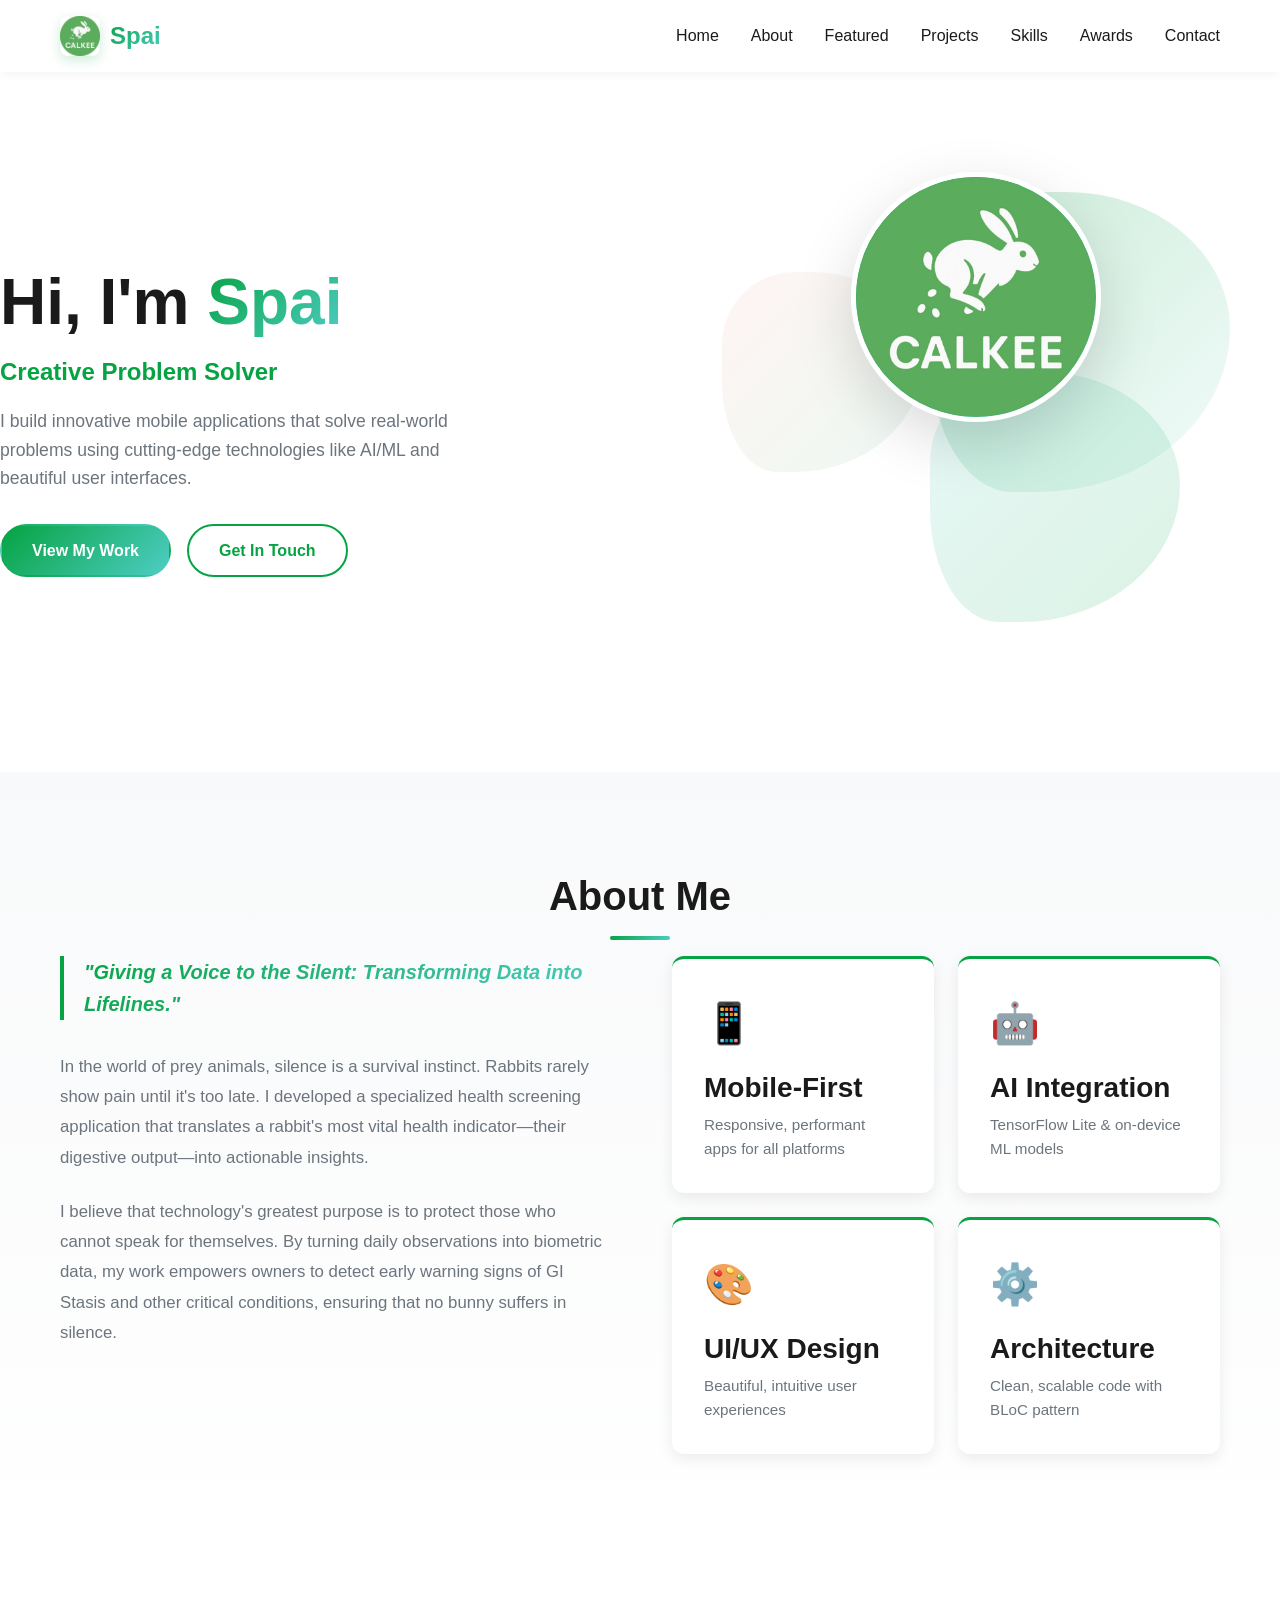
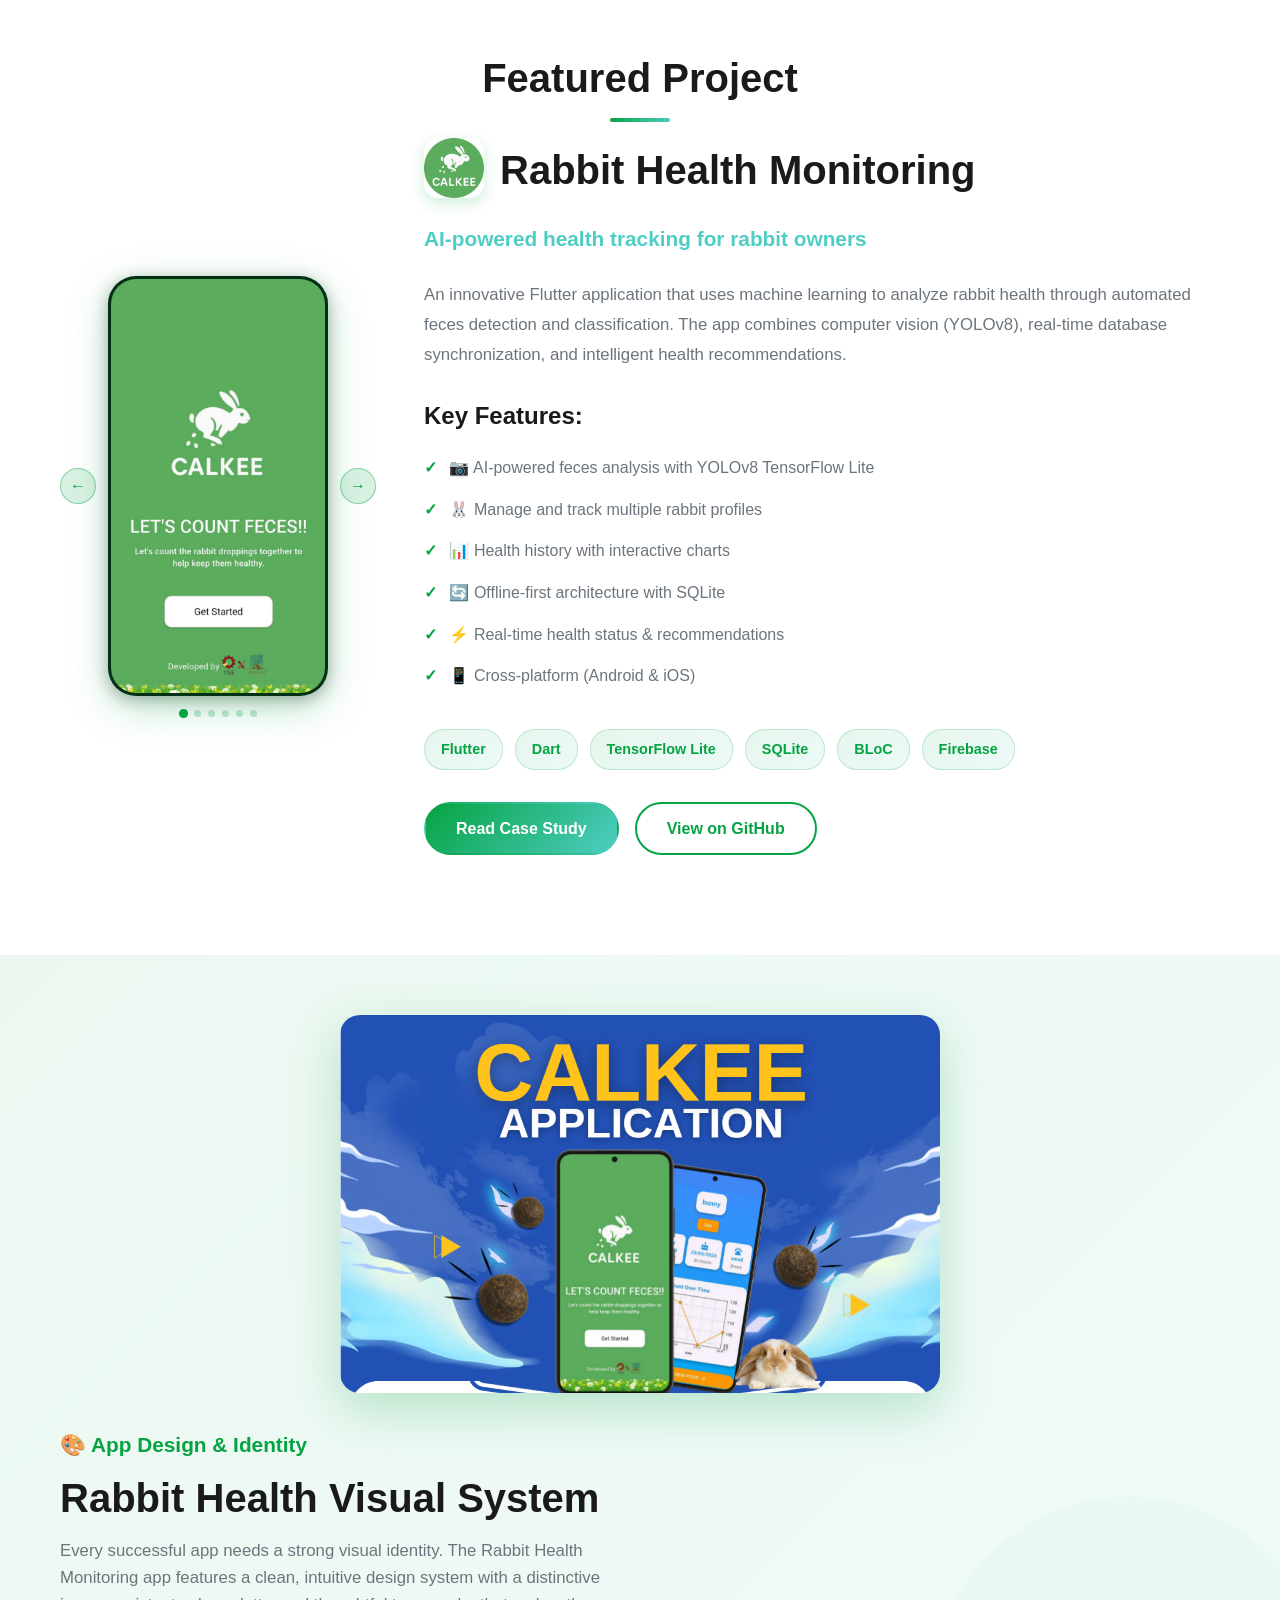
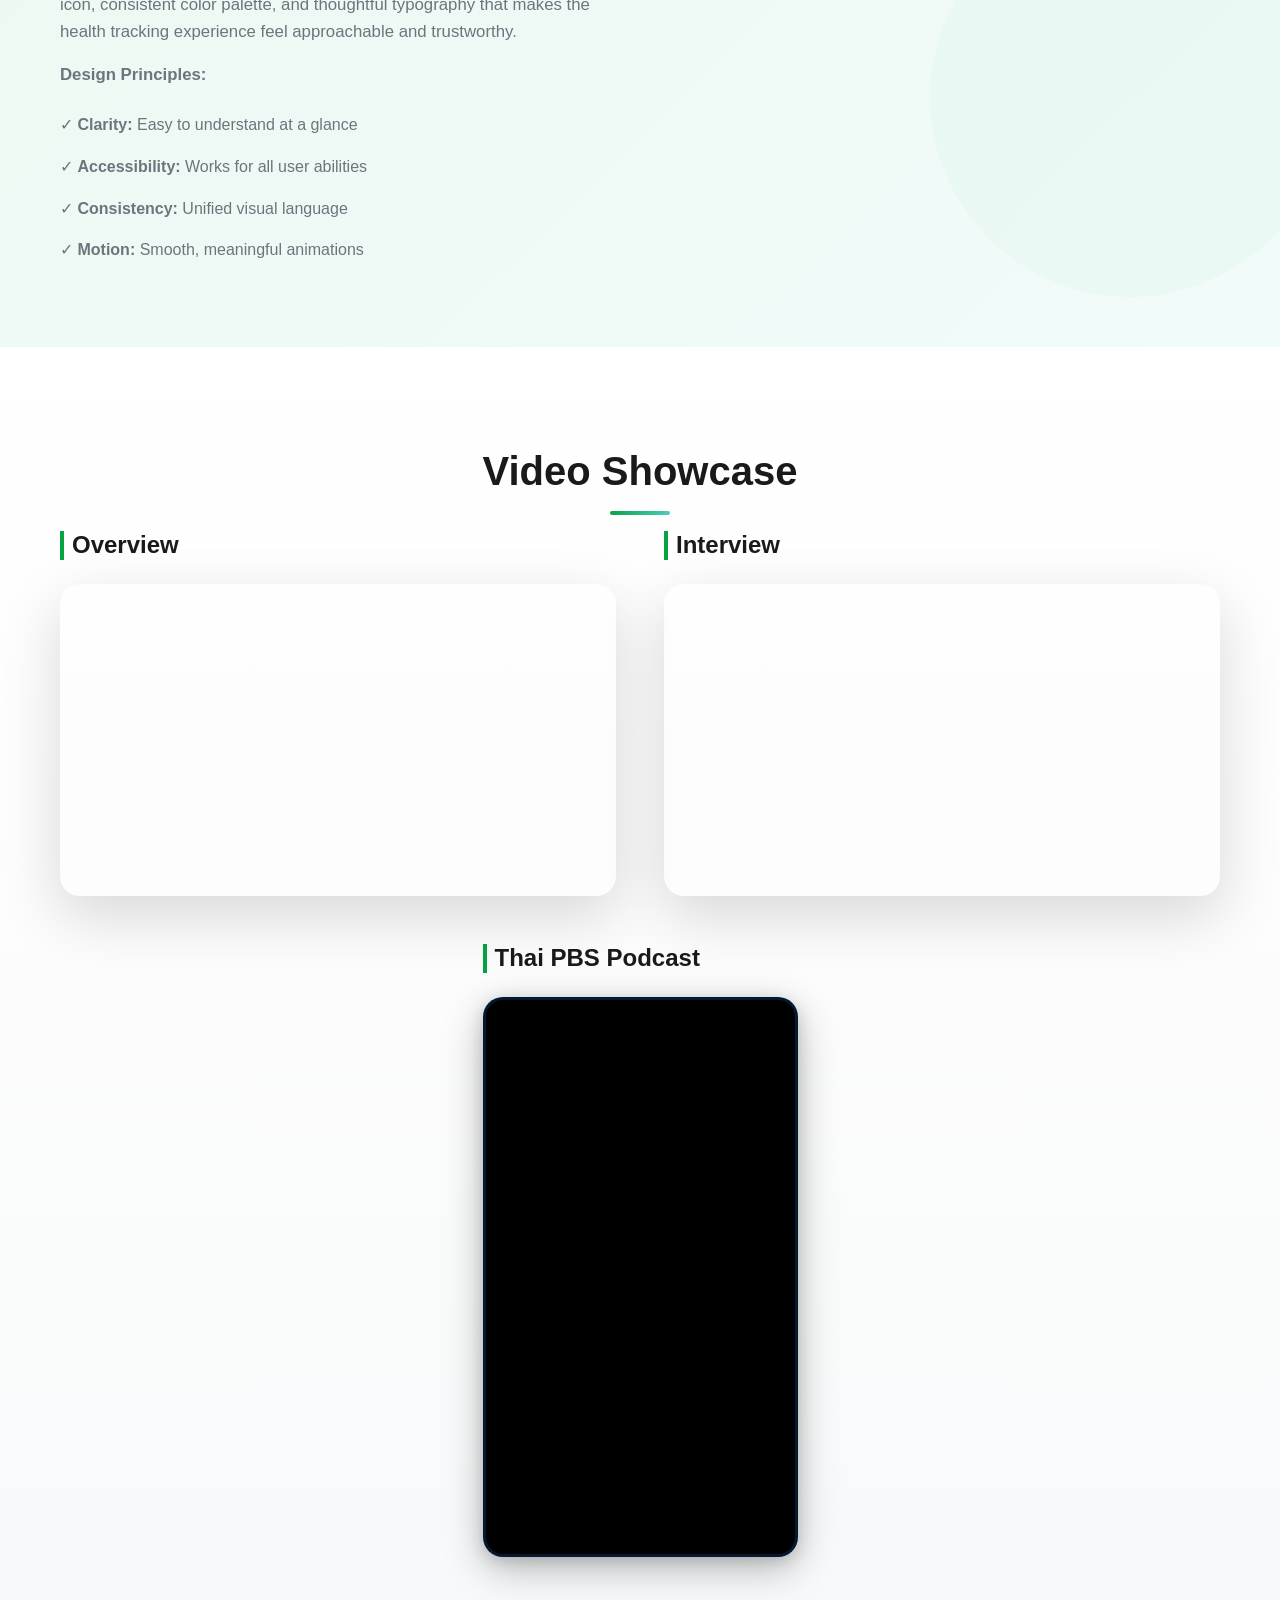
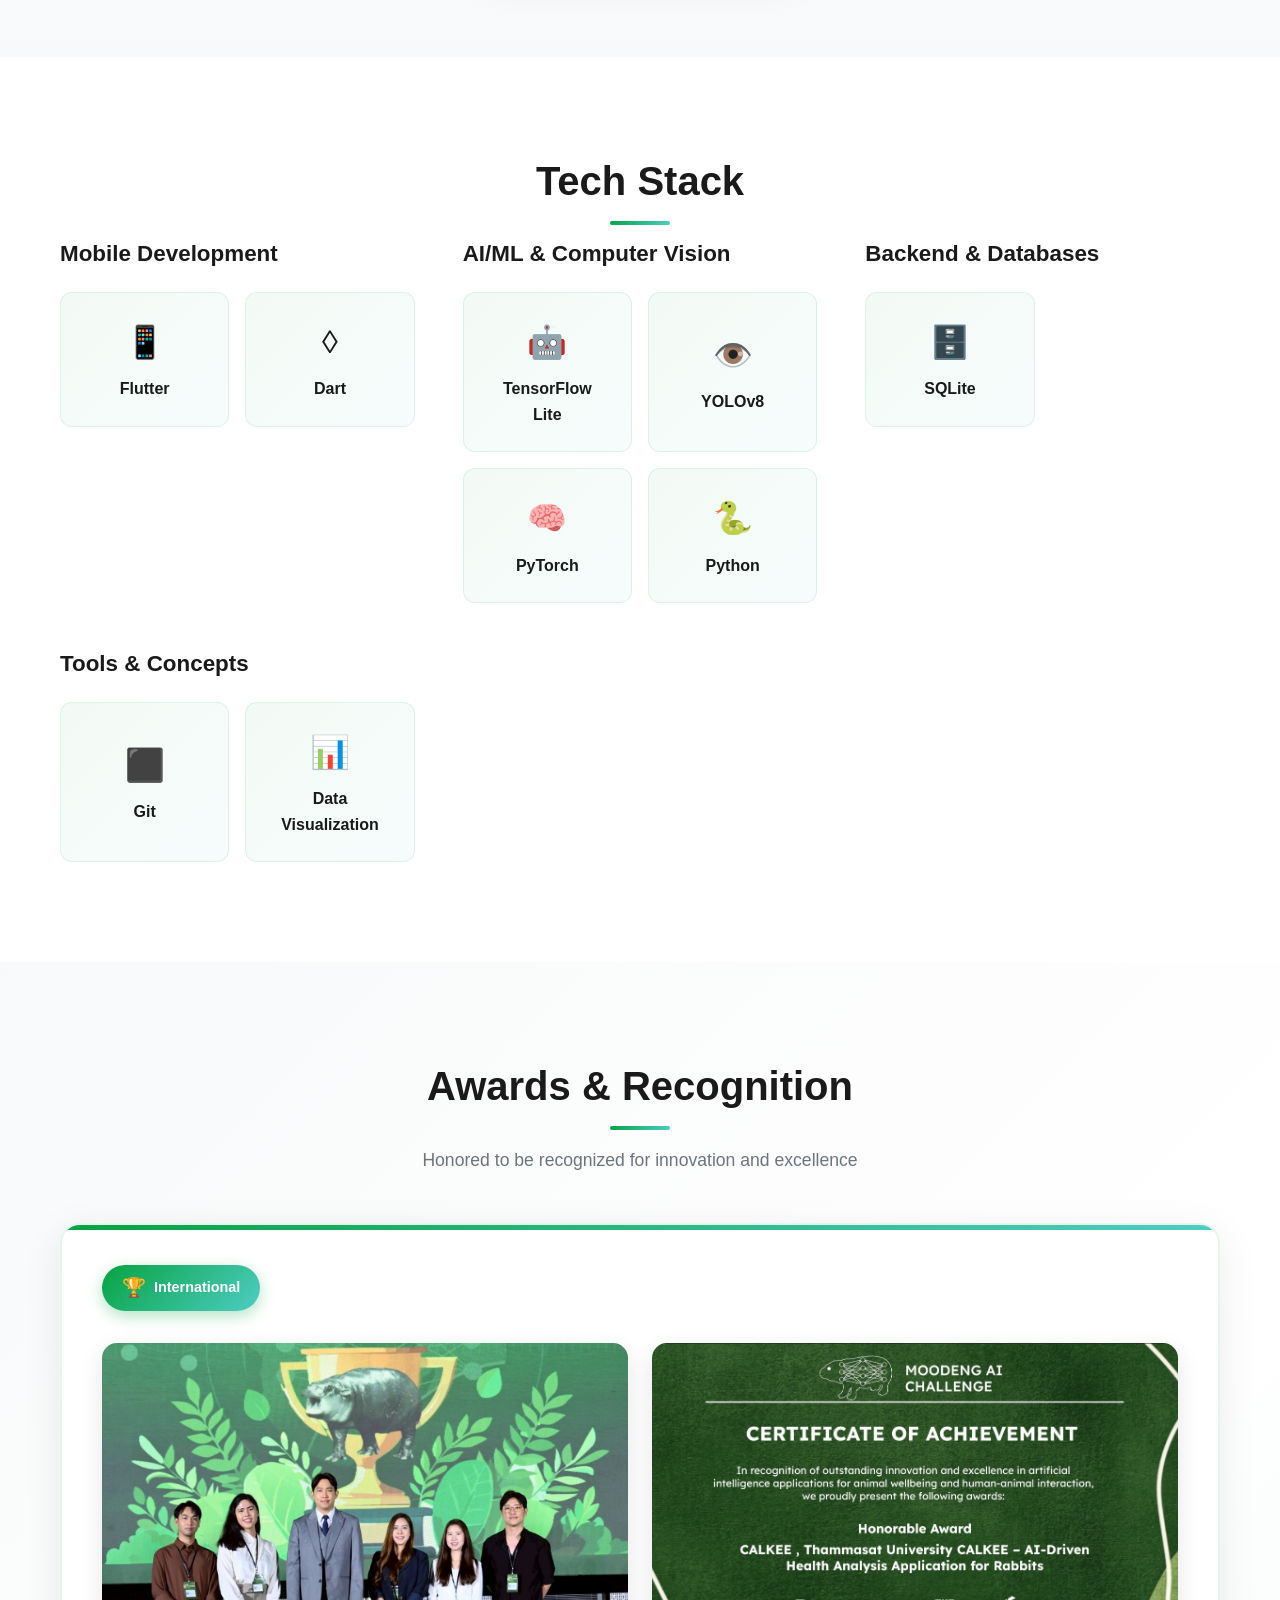
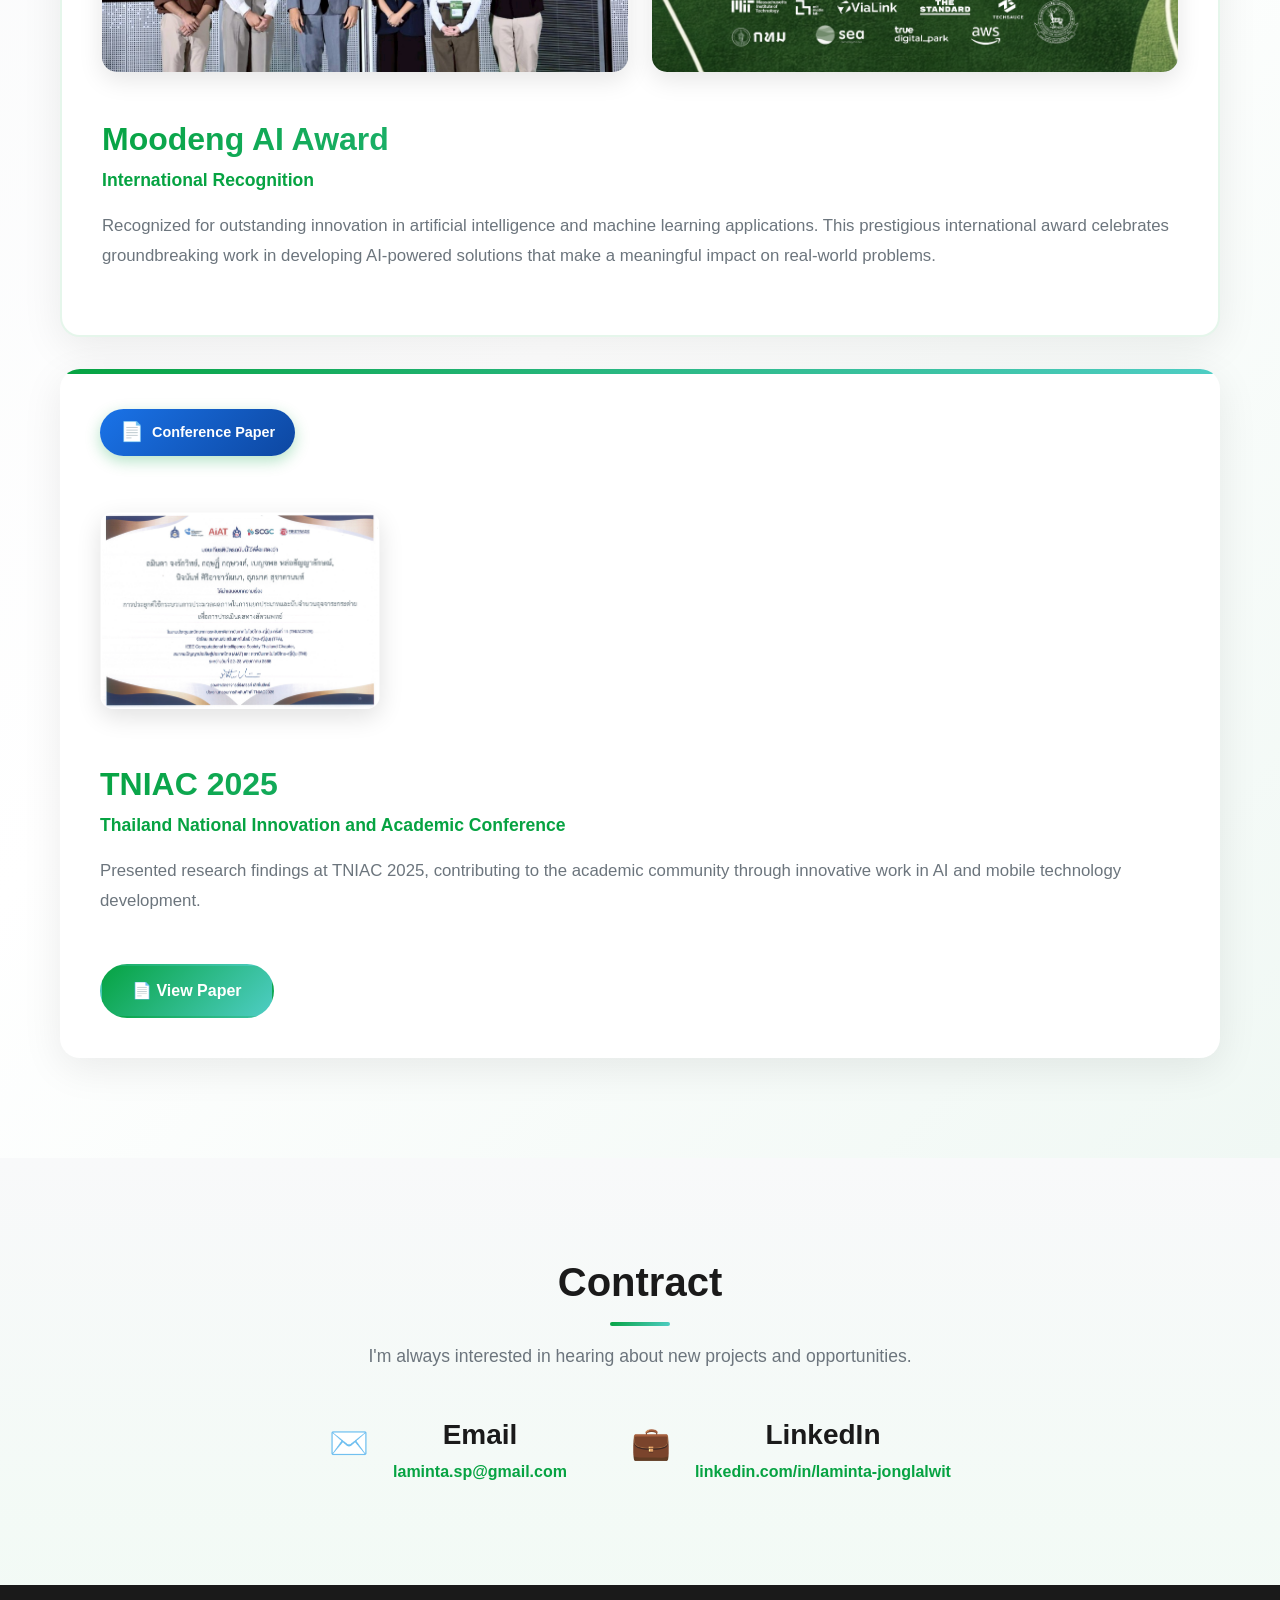
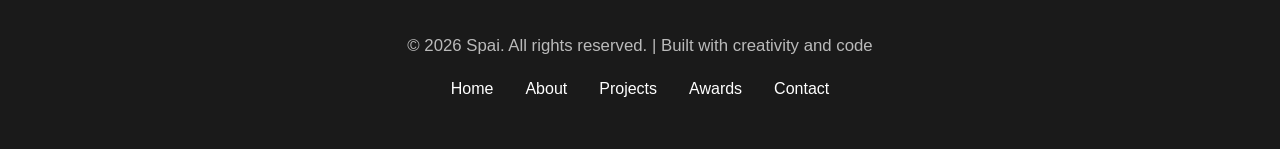
==== index.html @ 6dfec1d2 "Initial commit: Flutter developer portfolio" ====
<!DOCTYPE html>
<html lang="en">
<head>
    <meta charset="UTF-8">
    <meta name="viewport" content="width=device-width, initial-scale=1.0">
    <meta name="description" content="Flutter Developer | Mobile Apps | AI/ML Integration | Creative Problem Solver">
    <meta name="keywords" content="Flutter, Dart, Mobile Development, AI, Machine Learning, Portfolio">
    <meta name="author" content="Spai">
    <title>Spai - Flutter Developer Portfolio</title>
    <link rel="stylesheet" href="css/styles.css">
    <style>
        /* ── Featured Project: Phone-sized carousel ── */
        .featured-project {
            display: flex;
            align-items: center;
            gap: 3rem;
            flex-wrap: wrap;
        }
        .carousel-wrapper {
            flex: 0 0 auto;
            display: flex;
            flex-direction: column;
            align-items: center;
            gap: 14px;
        }
        .carousel-phone-frame {
            display: flex;
            align-items: center;
            gap: 12px;
        }
        /* Phone-screen sized container */
        .carousel {
            width: 220px;
            height: 420px;
            border-radius: 28px;
            overflow: hidden;
            box-shadow: 0 12px 40px rgba(6,163,66,0.25), 0 4px 16px rgba(0,0,0,0.3);
            border: 3px solid rgba(6,163,66,0.3);
            background: #000;
            cursor: grab;
            user-select: none;
        }
        .carousel:active { cursor: grabbing; }
        .carousel-track {
            display: flex;
            width: 100%;
            height: 100%;
            transition: transform 0.4s cubic-bezier(.4,0,.2,1);
        }
        .carousel-slide {
            min-width: 100%;
            height: 100%;
            display: flex;
            align-items: center;
            justify-content: center;
        }
        .carousel-slide img {
            width: 100%;
            height: 100%;
            object-fit: cover;
            object-position: top;
            display: block;
        }
        .carousel-btn {
            background: rgba(6,163,66,0.15);
            border: 1.5px solid rgba(6,163,66,0.4);
            color: #06a342;
            width: 36px;
            height: 36px;
            border-radius: 50%;
            font-size: 16px;
            cursor: pointer;
            display: flex;
            align-items: center;
            justify-content: center;
            transition: background .2s, transform .15s;
            flex-shrink: 0;
        }
        .carousel-btn:hover {
            background: rgba(6,163,66,0.35);
            transform: scale(1.1);
        }
        .carousel-dots {
            display: flex;
            gap: 7px;
        }
        .dot {
            width: 7px;
            height: 7px;
            border-radius: 50%;
            background: rgba(6,163,66,0.25);
            cursor: pointer;
            transition: background .25s, transform .25s;
        }
        .dot.active {
            background: #06a342;
            transform: scale(1.3);
        }
        .project-details {
            flex: 1;
            min-width: 260px;
        }
        @media (max-width: 768px) {
            .featured-project { flex-direction: column; align-items: center; }
            .project-details { width: 100%; }
        }
    </style>
    <link rel="icon" type="image/svg+xml" href="data:image/svg+xml,<svg xmlns='http://www.w3.org/2000/svg' viewBox='0 0 100 100'><text y='75' font-size='75' fill='%2306a342'>S</text></svg>">
</head>
<body>
    <!-- Navigation Bar -->
    <nav class="navbar">
        <div class="container">
            <div class="nav-brand">
                <img src="images/app-icon.png" alt="Spai Logo" class="logo-img">
                <span class="brand-text">Spai</span>
            </div>
            <button class="nav-toggle" id="navToggle">
                <span></span>
                <span></span>
                <span></span>
            </button>
            <ul class="nav-menu" id="navMenu">
                <li><a href="#home">Home</a></li>
                <li><a href="#about">About</a></li>
                <li><a href="#featured">Featured</a></li>
                <li><a href="#projects">Projects</a></li>
                <li><a href="#skills">Skills</a></li>
                <li><a href="#awards">Awards</a></li>
                <li><a href="#contact">Contact</a></li>
            </ul>
        </div>
    </nav>

    <!-- Hero Section -->
    <section id="home" class="hero">
        <div class="hero-content">
            <div class="hero-text">
                <h1 class="hero-title">Hi, I'm <span class="gradient-text">Spai</span></h1>
                <p class="hero-subtitle">Creative Problem Solver</p>
                <p class="hero-description">
                    I build innovative mobile applications that solve real-world problems using cutting-edge technologies like AI/ML and beautiful user interfaces.
                </p>
                <div class="hero-cta">
                    <a href="#featured" class="btn btn-primary">View My Work</a>
                    <a href="#contact" class="btn btn-secondary">Get In Touch</a>
                </div>
            </div>
            <div class="hero-visual">
                <div class="gradient-blob blob-1"></div>
                <div class="gradient-blob blob-2"></div>
                <div class="gradient-blob blob-3"></div>
                <div class="avatar">
                    <img src="images/app-icon.png" alt="Spai - Flutter Developer">
                </div>
            </div>
        </div>
    </section>

    <!-- About Section -->
    <section id="about" class="about">
        <div class="container">
            <h2 class="section-title">About Me</h2>
            <div class="about-content">
                <div class="about-text">
                    <p class="about-quote">
                        "Giving a Voice to the Silent: Transforming Data into Lifelines."
                    </p>
                    <p>
                        In the world of prey animals, silence is a survival instinct. Rabbits rarely show pain until it's too late. 
                        I developed a specialized health screening application that translates a rabbit's most vital health indicator—their 
                        digestive output—into actionable insights.
                    </p>
                    <p>
                        I believe that technology's greatest purpose is to protect those who cannot speak for themselves. By turning daily 
                        observations into biometric data, my work empowers owners to detect early warning signs of GI Stasis and other 
                        critical conditions, ensuring that no bunny suffers in silence.
                    </p>
                </div>
                <div class="about-highlights">
                    <div class="highlight-card">
                        <div class="highlight-icon">📱</div>
                        <h3>Mobile-First</h3>
                        <p>Responsive, performant apps for all platforms</p>
                    </div>
                    <div class="highlight-card">
                        <div class="highlight-icon">🤖</div>
                        <h3>AI Integration</h3>
                        <p>TensorFlow Lite & on-device ML models</p>
                    </div>
                    <div class="highlight-card">
                        <div class="highlight-icon">🎨</div>
                        <h3>UI/UX Design</h3>
                        <p>Beautiful, intuitive user experiences</p>
                    </div>
                    <div class="highlight-card">
                        <div class="highlight-icon">⚙️</div>
                        <h3>Architecture</h3>
                        <p>Clean, scalable code with BLoC pattern</p>
                    </div>
                </div>
            </div>
        </div>
    </section>

    <!-- Featured Project -->
    <section id="featured" class="featured">
        <div class="container">
            <h2 class="section-title">Featured Project</h2>
            <div class="featured-project">
                <div class="carousel-wrapper">
                    <div class="carousel-phone-frame">
                        <button class="carousel-btn carousel-btn-left" id="carouselPrev" aria-label="Previous slide">&#8592;</button>
                        <div class="carousel" id="carouselContainer">
                            <div class="carousel-track" id="carouselTrack">
                                <div class="carousel-slide"><img src="images/slide1.png" alt="CALKEE Welcome"></div>
                                <div class="carousel-slide"><img src="images/slide2.png" alt="Terms and Conditions"></div>
                                <div class="carousel-slide"><img src="images/slide3.png" alt="Rabbit List"></div>
                                <div class="carousel-slide"><img src="images/slide4.png" alt="Add Rabbit"></div>
                                <div class="carousel-slide"><img src="images/slide5.png" alt="Poop Tips"></div>
                                <div class="carousel-slide"><img src="images/slide6.png" alt="Health History"></div>
                                <div class="carousel-slide"><img src="images/slide7.png" alt="Health History"></div>
                                <div class="carousel-slide"><img src="images/slide8.png" alt="Health History"></div>
                            </div>
                        </div>
                        <button class="carousel-btn carousel-btn-right" id="carouselNext" aria-label="Next slide">&#8594;</button>
                    </div>
                    <div class="carousel-dots" id="carouselDots">
                        <span class="dot active"></span>
                        <span class="dot"></span>
                        <span class="dot"></span>
                        <span class="dot"></span>
                        <span class="dot"></span>
                        <span class="dot"></span>
                    </div>
                </div>
                <div class="project-details">
                    <div style="display: flex; align-items: center; gap: 1rem; margin-bottom: 1.5rem;">
                        <img src="images/app-icon.png" alt="Rabbit Health App" style="width: 60px; height: 60px; border-radius: 14px; object-fit: cover; box-shadow: 0 5px 15px rgba(6, 163, 66, 0.2);">
                        <div>
                            
                            <h3 class="project-title" style="margin-bottom: 0; margin-top: 0.25rem;">Rabbit Health Monitoring</h3>
                        </div>
                    </div>
                    <p class="project-tagline">AI-powered health tracking for rabbit owners</p>
                    <p class="project-description">
                        An innovative Flutter application that uses machine learning to analyze rabbit health through 
                        automated feces detection and classification. The app combines computer vision (YOLOv8), real-time 
                        database synchronization, and intelligent health recommendations.
                    </p>
                    <div class="project-features">
                        <h4>Key Features:</h4>
                        <ul>
                            <li>📷 AI-powered feces analysis with YOLOv8 TensorFlow Lite</li>
                            <li>🐰 Manage and track multiple rabbit profiles</li>
                            <li>📊 Health history with interactive charts</li>
                            <li>🔄 Offline-first architecture with SQLite</li>
                            <li>⚡ Real-time health status & recommendations</li>
                            <li>📱 Cross-platform (Android & iOS)</li>
                        </ul>
                    </div>
                    <div class="project-tech">
                        <span class="tech-tag">Flutter</span>
                        <span class="tech-tag">Dart</span>
                        <span class="tech-tag">TensorFlow Lite</span>
                        <span class="tech-tag">SQLite</span>
                        <span class="tech-tag">BLoC</span>
                        <span class="tech-tag">Firebase</span>
                    </div>
                    <div class="project-links">
                        <a href="projects/rabbit-app/index.html" class="btn btn-primary">Read Case Study</a>
                        <a href="https://github.com/yourusername/rabbit_poop1_beforetranslate" target="_blank" class="btn btn-secondary">View on GitHub</a>
                    </div>
                </div>
            </div>
        </div>
    </section>

    <!-- App Assets Showcase -->
    <section class="app-showcase">
        <div class="container">
            <div class="app-showcase-image" style="margin-bottom: 2.5rem;">
                <img src="images/poster.png" alt="Poster" class="poster-large">
            </div>
            <div class="app-showcase-content">
                <div class="app-showcase-text">
                    <h3>🎨 App Design & Identity</h3>
                    <h2>Rabbit Health Visual System</h2>
                    <p>
                        Every successful app needs a strong visual identity. The Rabbit Health Monitoring app features 
                        a clean, intuitive design system with a distinctive icon, consistent color palette, and thoughtful 
                        typography that makes the health tracking experience feel approachable and trustworthy.
                    </p>
                    <p>
                        <strong>Design Principles:</strong>
                    </p>
                    <ul style="list-style: none; padding-left: 0;">
                        <li>✓ <strong>Clarity:</strong> Easy to understand at a glance</li>
                        <li>✓ <strong>Accessibility:</strong> Works for all user abilities</li>
                        <li>✓ <strong>Consistency:</strong> Unified visual language</li>
                        <li>✓ <strong>Motion:</strong> Smooth, meaningful animations</li>
                    </ul>
                </div>
            </div>
        </div>
    </section>

    <!-- Projects Gallery -->
    <section id="projects" class="projects">
        <div class="container">
            <h2 class="section-title">Video Showcase</h2>
            <div class="videos-grid">
                <div class="video-container">
                    <h3 class="video-title">Overview</h3>
                    <div class="video-wrapper">
                        <iframe 
                            width="100%" 
                            height="100%" 
                            src="https://www.youtube.com/embed/heTqVMm5_Lk" 
                            title="YouTube video player" 
                            frameborder="0" 
                            allow="accelerometer; autoplay; clipboard-write; encrypted-media; gyroscope; picture-in-picture; web-share" 
                            allowfullscreen>
                        </iframe>
                    </div>
                </div>
                <div class="video-container">
                    <h3 class="video-title">Interview</h3>
                    <div class="video-wrapper">
                        <iframe 
                            width="100%" 
                            height="100%" 
                            src="https://www.youtube.com/embed/qQcILL4OcFc" 
                            title="YouTube video player" 
                            frameborder="0" 
                            allow="accelerometer; autoplay; clipboard-write; encrypted-media; gyroscope; picture-in-picture; web-share" 
                            allowfullscreen>
                        </iframe>
                    </div>
                </div>
            </div>
            
            <!-- Facebook Reel Section -->
            <div class="facebook-reel-section">
                <div class="video-container">
                    <h3 class="video-title">Thai PBS Podcast</h3>
                    <div class="video-wrapper-916">
                        <iframe
                            src="https://www.facebook.com/plugins/video.php?href=https%3A%2F%2Fwww.facebook.com%2Freel%2F1237376107971814%2F&show_text=false&allowfullscreen=true"
                            frameborder="0"
                            allowfullscreen="true"
                            allow="autoplay; clipboard-write; encrypted-media; picture-in-picture; web-share"
                            scrolling="no">
                        </iframe>
                    </div>
                </div>
            </div>
        </div>
    </section>

    <!-- Skills Section -->
    <section id="skills" class="skills">
        <div class="container">
            <h2 class="section-title">Tech Stack</h2>
            <div class="skills-content">
                <div class="skills-category">
                    <h3>Mobile Development</h3>
                    <div class="skills-grid">
                        <div class="skill-item">
                            <span class="skill-icon">📱</span>
                            <span>Flutter</span>
                        </div>
                        <div class="skill-item">
                            <span class="skill-icon">◊</span>
                            <span>Dart</span>
                        </div>

                        
                    </div>
                </div>

                <div class="skills-category">
                    <h3>AI/ML & Computer Vision</h3>
                    <div class="skills-grid">
                        <div class="skill-item">
                            <span class="skill-icon">🤖</span>
                            <span>TensorFlow Lite</span>
                        </div>
                        <div class="skill-item">
                            <span class="skill-icon">👁️</span>
                            <span>YOLOv8</span>
                        </div>
                        <div class="skill-item">
                            <span class="skill-icon">🧠</span>
                            <span>PyTorch</span>
                        </div>
                        <div class="skill-item">
                            <span class="skill-icon">🐍</span>
                            <span>Python</span>
                        </div>
                    </div>
                </div>

                <div class="skills-category">
                    <h3>Backend & Databases</h3>
                    <div class="skills-grid">
                       
                        <div class="skill-item">
                            <span class="skill-icon">🗄️</span>
                            <span>SQLite</span>
                        </div>
                        
                        
                    </div>
                </div>

                <div class="skills-category">
                    <h3>Tools & Concepts</h3>
                    <div class="skills-grid">
                        <div class="skill-item">
                            <span class="skill-icon">⬛</span>
                            <span>Git</span>
                        </div>
                        
                        <div class="skill-item">
                            <span class="skill-icon">📊</span>
                            <span>Data Visualization</span>
                        </div>
                        
                    </div>
                </div>
            </div>
        </div>
    </section>

    <!-- Awards Section -->
    <section id="awards" class="awards">
        <div class="container">
            <h2 class="section-title">Awards & Recognition</h2>
            <p class="section-subtitle">Honored to be recognized for innovation and excellence</p>
            <div class="awards-content">
                <div class="award-card featured-award">
                    <div class="award-badge">
                        <span class="badge-icon">🏆</span>
                        <span class="badge-text">International</span>
                    </div>
                    <div class="award-images">
                        <div class="award-image-item">
                            <img src="images/moodeng1.png" alt="Moodeng AI Award Certificate">
                        </div>
                        <div class="award-image-item">
                            <img src="images/moodeng2.png" alt="Moodeng AI Award Trophy">
                        </div>
                    </div>
                    <div class="award-details">
                        <h3 class="award-title">Moodeng AI Award</h3>
                        <p class="award-level">International Recognition</p>
                        <p class="award-description">
                            Recognized for outstanding innovation in artificial intelligence and machine learning applications. 
                            This prestigious international award celebrates groundbreaking work in developing AI-powered solutions 
                            that make a meaningful impact on real-world problems.
                        </p>
                        
                    </div>
                </div>

                <!-- TNIAC 2025 Conference -->
                <div class="award-card conference-card">
                    <div class="award-badge" style="background: linear-gradient(135deg, #1a73e8, #0d47a1);">
                        <span class="badge-icon">📄</span>
                        <span class="badge-text">Conference Paper</span>
                    </div>
                    <div class="conference-content">
                        <div class="conference-image">
                            <img src="images/conference.png" alt="TNIAC 2025 Conference">
                        </div>
                        <div class="award-details">
                            <h3 class="award-title">TNIAC 2025</h3>
                            <p class="award-level">Thailand National Innovation and Academic Conference</p>
                            <p class="award-description">
                                Presented research findings at TNIAC 2025, contributing to the academic community through innovative work in AI and mobile technology development.
                            </p>
                            
                            <a href="https://drive.google.com/file/d/1COkPrnqrTkzeJ686gWPWSSz2ZfxNHsva/view?usp=sharing" target="_blank" rel="noopener noreferrer" class="btn btn-primary" style="margin-top: 1.5rem; display: inline-flex; align-items: center; gap: 0.5rem;">
                                📄 View Paper
                            </a>
                        </div>
                    </div>
                </div>
            </div>
        </div>
    </section>
    <section id="contact" class="contact">
        <div class="container">
            <h2 class="section-title">Contract</h2>
            <p class="section-subtitle">
                I'm always interested in hearing about new projects and opportunities.
            </p>
            <div class="contact-content">
                <div class="contact-info">
                    <div class="contact-item">
                        <div class="contact-icon">✉️</div>
                        <div class="contact-details">
                            <h3>Email</h3>
                            <a href="mailto:laminta.sp@gmail.com">laminta.sp@gmail.com</a>
                        </div>
                    </div>
                    <div class="contact-item">
                        <div class="contact-icon">💼</div>
                        <div class="contact-details">
                            <h3>LinkedIn</h3>
                            <a href="https://www.linkedin.com/in/laminta-jonglalwit-774777243" target="_blank">linkedin.com/in/laminta-jonglalwit</a>
                        </div>
                    </div>
                </div>
            </div>
        </div>
    </section>

    <!-- Footer -->
    <footer class="footer">
        <div class="container">
            <p>&copy; 2026 Spai. All rights reserved. | Built with creativity and code</p>
            <div class="footer-links">
                <a href="#home">Home</a>
                <a href="#about">About</a>
                <a href="#projects">Projects</a>
                <a href="#awards">Awards</a>
                <a href="#contact">Contact</a>
            </div>
        </div>
    </footer>

    <script src="js/main.js"></script>
    <script>
        // Enhanced Carousel with touch/swipe support
        (function() {
            const track = document.getElementById('carouselTrack');
            const container = document.getElementById('carouselContainer');
            const prevBtn = document.getElementById('carouselPrev');
            const nextBtn = document.getElementById('carouselNext');
            const dots = document.querySelectorAll('#carouselDots .dot');
            const slides = document.querySelectorAll('.carousel-slide');
            let current = 0;
            const total = slides.length;

            function goTo(index) {
                if (index < 0) index = total - 1;
                if (index >= total) index = 0;
                current = index;
                track.style.transform = `translateX(-${current * 100}%)`;
                dots.forEach((d, i) => d.classList.toggle('active', i === current));
            }

            prevBtn.addEventListener('click', () => goTo(current - 1));
            nextBtn.addEventListener('click', () => goTo(current + 1));
            dots.forEach((dot, i) => dot.addEventListener('click', () => goTo(i)));

            // Touch / swipe
            let startX = 0;
            container.addEventListener('touchstart', e => { startX = e.touches[0].clientX; }, { passive: true });
            container.addEventListener('touchend', e => {
                const diff = startX - e.changedTouches[0].clientX;
                if (Math.abs(diff) > 40) goTo(diff > 0 ? current + 1 : current - 1);
            });

            // Mouse drag
            let isDragging = false, dragStartX = 0;
            container.addEventListener('mousedown', e => { isDragging = true; dragStartX = e.clientX; });
            container.addEventListener('mouseup', e => {
                if (!isDragging) return;
                isDragging = false;
                const diff = dragStartX - e.clientX;
                if (Math.abs(diff) > 40) goTo(diff > 0 ? current + 1 : current - 1);
            });
            container.addEventListener('mouseleave', () => { isDragging = false; });

            // Auto-play
            setInterval(() => goTo(current + 1), 3500);
        })();
    </script>
</body>
</html>
---- css/styles.css ----
/* ===========================
   Global Styles & Reset
   =========================== */

* {
    margin: 0;
    padding: 0;
    box-sizing: border-box;
}

:root {
    --primary: #06a342;
    --primary-dark: #058e38;
    --secondary: #4ecdc4;
    --accent: #ff6b6b;
    --dark: #1a1a1a;
    --light: #f8f9fa;
    --gray: #6c757d;
    --border-color: #e9ecef;
    --shadow: 0 10px 30px rgba(0, 0, 0, 0.1);
    --shadow-lg: 0 20px 60px rgba(0, 0, 0, 0.15);
    --transition: all 0.3s ease;
}

html {
    scroll-behavior: smooth;
}

body {
    font-family: 'Segoe UI', Tahoma, Geneva, Verdana, sans-serif;
    color: var(--dark);
    background: #ffffff;
    line-height: 1.6;
    overflow-x: hidden;
}

.container {
    max-width: 1200px;
    margin: 0 auto;
    padding: 0 20px;
}

/* ===========================
   Typography
   =========================== */

h1, h2, h3, h4, h5, h6 {
    font-weight: 700;
    line-height: 1.2;
    margin-bottom: 1rem;
}

h1 { font-size: 3.5rem; }
h2 { font-size: 2.5rem; }
h3 { font-size: 1.75rem; }
h4 { font-size: 1.5rem; }

p {
    margin-bottom: 1rem;
    color: var(--gray);
    font-size: 1.05rem;
}

.gradient-text {
    background: linear-gradient(135deg, var(--primary) 0%, var(--secondary) 100%);
    -webkit-background-clip: text;
    -webkit-text-fill-color: transparent;
    background-clip: text;
}

/* ===========================
   Buttons
   =========================== */

.btn {
    display: inline-block;
    padding: 12px 30px;
    border-radius: 50px;
    font-weight: 600;
    text-decoration: none;
    border: 2px solid transparent;
    cursor: pointer;
    transition: var(--transition);
    font-size: 1rem;
    text-align: center;
    white-space: nowrap;
    vertical-align: middle;
}

.btn-primary {
    background: linear-gradient(135deg, var(--primary) 0%, var(--secondary) 100%);
    color: white;
}

.btn-primary:hover {
    transform: translateY(-2px);
    box-shadow: 0 10px 25px rgba(6, 163, 66, 0.3);
}

.btn-secondary {
    background: transparent;
    color: var(--primary);
    border-color: var(--primary);
}

.btn-secondary:hover {
    background: var(--primary);
    color: white;
    transform: translateY(-2px);
}

.btn-lg {
    padding: 15px 40px;
    font-size: 1.1rem;
}

/* ===========================
   Navigation Bar
   =========================== */

.navbar {
    background: rgba(255, 255, 255, 0.95);
    backdrop-filter: blur(10px);
    padding: 1rem 0;
    position: sticky;
    top: 0;
    z-index: 1000;
    box-shadow: 0 2px 10px rgba(0, 0, 0, 0.05);
}

.navbar .container {
    display: flex;
    justify-content: space-between;
    align-items: center;
}

.nav-brand {
    display: flex;
    align-items: center;
    gap: 10px;
    text-decoration: none;
    font-weight: 700;
}

.logo {
    width: 40px;
    height: 40px;
    background: linear-gradient(135deg, var(--primary) 0%, var(--secondary) 100%);
    color: white;
    border-radius: 50%;
    display: flex;
    align-items: center;
    justify-content: center;
    font-size: 1.5rem;
    font-weight: 800;
    text-decoration: none;
}

.logo-img {
    width: 40px;
    height: 40px;
    border-radius: 8px;
    object-fit: cover;
    box-shadow: 0 4px 12px rgba(6, 163, 66, 0.2);
}

.brand-text {
    font-size: 1.5rem;
    font-weight: 800;
    background: linear-gradient(135deg, var(--primary) 0%, var(--secondary) 100%);
    -webkit-background-clip: text;
    -webkit-text-fill-color: transparent;
    background-clip: text;
}

.nav-menu {
    display: flex;
    list-style: none;
    gap: 2rem;
}

.nav-menu a {
    color: var(--dark);
    text-decoration: none;
    font-weight: 500;
    position: relative;
    transition: var(--transition);
}

.nav-menu a::after {
    content: '';
    position: absolute;
    bottom: -5px;
    left: 0;
    width: 0;
    height: 2px;
    background: linear-gradient(135deg, var(--primary) 0%, var(--secondary) 100%);
    transition: width 0.3s ease;
}

.nav-menu a:hover::after {
    width: 100%;
}

.nav-toggle {
    display: none;
    flex-direction: column;
    gap: 5px;
    background: none;
    border: none;
    cursor: pointer;
}

.nav-toggle span {
    width: 25px;
    height: 3px;
    background: var(--dark);
    border-radius: 2px;
    transition: var(--transition);
}

.nav-toggle.active span:nth-child(1) {
    transform: rotate(45deg) translate(10px, 10px);
}

.nav-toggle.active span:nth-child(2) {
    opacity: 0;
}

.nav-toggle.active span:nth-child(3) {
    transform: rotate(-45deg) translate(7px, -7px);
}

/* ===========================
   Hero Section
   =========================== */

.hero {
    background: rgba(255, 255, 255, 0.5);
    padding: 100px 0;
    position: relative;
    overflow: hidden;
}

.hero-content {
    display: grid;
    grid-template-columns: 1fr 1fr;
    gap: 4rem;
    align-items: center;
}

.hero-text h1 {
    font-size: 4rem;
    margin-bottom: 1rem;
    line-height: 1.1;
}

.hero-subtitle {
    font-size: 1.5rem;
    color: var(--primary);
    font-weight: 600;
    margin-bottom: 1rem;
}

.hero-description {
    font-size: 1.1rem;
    color: var(--gray);
    margin-bottom: 2rem;
    max-width: 500px;
}

.hero-cta {
    display: flex;
    gap: 1rem;
    flex-wrap: wrap;
}

.hero-visual {
    position: relative;
    height: 500px;
}

.gradient-blob {
    position: absolute;
    border-radius: 40% 60% 70% 30% / 40% 50% 60% 50%;
    opacity: 0.7;
    animation: blobAnimation 8s infinite;
}

.blob-1 {
    width: 300px;
    height: 300px;
    background: linear-gradient(135deg, rgba(6, 163, 66, 0.3) 0%, rgba(78, 205, 196, 0.1) 100%);
    top: 20px;
    right: 50px;
    animation-delay: 0s;
}

.blob-2 {
    width: 250px;
    height: 250px;
    background: linear-gradient(135deg, rgba(78, 205, 196, 0.2) 0%, rgba(6, 163, 66, 0.2) 100%);
    bottom: 50px;
    right: 100px;
    animation-delay: 2s;
}

.blob-3 {
    width: 200px;
    height: 200px;
    background: linear-gradient(135deg, rgba(255, 107, 107, 0.1) 0%, rgba(6, 163, 66, 0.1) 100%);
    top: 100px;
    left: 50px;
    animation-delay: 4s;
}

@keyframes blobAnimation {
    0%, 100% {
        border-radius: 40% 60% 70% 30% / 40% 50% 60% 50%;
        transform: translate(0, 0) scale(1);
    }
    25% {
        border-radius: 70% 30% 66% 34% / 66% 29% 71% 30%;
        transform: translate(30px, -50px) scale(0.9);
    }
    50% {
        border-radius: 100% 60% 52% 37% / 57% 73% 37% 43%;
        transform: translate(-20px, 50px) scale(1.1);
    }
    75% {
        border-radius: 74% 26% 46% 54% / 50% 50% 50% 50%;
        transform: translate(50px, 20px) scale(0.95);
    }
}

.avatar {
    width: 250px;
    height: 250px;
    margin: 0 auto;
    background: linear-gradient(135deg, var(--primary) 0%, var(--secondary) 100%);
    border-radius: 50%;
    display: flex;
    align-items: center;
    justify-content: center;
    font-size: 120px;
    box-shadow: var(--shadow-lg);
    position: relative;
    z-index: 10;
    overflow: hidden;
    border: 5px solid white;
}

.avatar img {
    width: 100%;
    height: 100%;
    object-fit: cover;
    border-radius: 50%;
}

.avatar::before {
    content: '';
}

/* ===========================
   Section Title
   =========================== */

.section-title {
    text-align: center;
    font-size: 2.5rem;
    margin-bottom: 1rem;
    color: var(--dark);
}

.section-title::after {
    content: '';
    display: block;
    width: 60px;
    height: 4px;
    background: linear-gradient(135deg, var(--primary) 0%, var(--secondary) 100%);
    margin: 1rem auto;
    border-radius: 2px;
}

.section-subtitle {
    text-align: center;
    font-size: 1.1rem;
    color: var(--gray);
    margin-bottom: 3rem;
}

/* ===========================
   About Section
   =========================== */

.about {
    padding: 100px 0;
    background: linear-gradient(180deg, #f8f9fa 0%, #ffffff 100%);
}

.about-content {
    display: grid;
    grid-template-columns: 1fr 1fr;
    gap: 4rem;
    align-items: start;
}

.about-text p {
    margin-bottom: 1.5rem;
    line-height: 1.8;
    font-size: 1.05rem;
}

.about-quote {
    font-size: 1.25rem !important;
    font-weight: 700;
    font-style: italic;
    color: transparent;
    background: linear-gradient(135deg, var(--primary), var(--secondary));
    -webkit-background-clip: text;
    background-clip: text;
    border-left: 4px solid var(--primary);
    padding-left: 1.25rem;
    margin-bottom: 2rem !important;
    line-height: 1.6 !important;
}

.about-highlights {
    display: grid;
    grid-template-columns: 1fr 1fr;
    gap: 1.5rem;
}

.highlight-card {
    background: white;
    padding: 2rem;
    border-radius: 12px;
    box-shadow: 0 5px 15px rgba(0, 0, 0, 0.08);
    transition: var(--transition);
    border-top: 3px solid var(--primary);
}

.highlight-card:hover {
    transform: translateY(-5px);
    box-shadow: var(--shadow);
}

.highlight-icon {
    font-size: 2.5rem;
    margin-bottom: 1rem;
}

.highlight-card h3 {
    margin-bottom: 0.5rem;
    color: var(--dark);
}

.highlight-card p {
    margin-bottom: 0;
    font-size: 0.95rem;
}

/* ===========================
   Featured Project Section
   =========================== */

.featured {
    padding: 100px 0;
}

.featured-project {
    display: grid;
    grid-template-columns: 1fr 1fr;
    gap: 4rem;
    align-items: center;
}

.project-image {
    display: flex;
    justify-content: center;
    align-items: center;
}

.project-image-placeholder {
    width: 100%;
    max-width: 400px;
}

.iphone-frame {
    background: #000;
    border-radius: 40px;
    padding: 12px;
    box-shadow: 0 20px 60px rgba(0, 0, 0, 0.3);
    position: relative;
}

.iphone-frame::before {
    content: '';
    position: absolute;
    top: 0;
    left: 50%;
    transform: translateX(-50%);
    width: 150px;
    height: 25px;
    background: #000;
    border-radius: 0 0 30px 30px;
    z-index: 10;
}

.iphone-notch {
    position: absolute;
    top: 0;
    left: 50%;
    transform: translateX(-50%);
    width: 150px;
    height: 25px;
    background: #000;
    border-radius: 0 0 20px 20px;
    z-index: 5;
}

.iphone-screen {
    background: #f0f0f0;
    border-radius: 32px;
    overflow: hidden;
    aspect-ratio: 9 / 19.5;
    display: flex;
    align-items: center;
    justify-content: center;
}

.iphone-screen img {
    width: 100%;
    height: 100%;
    object-fit: cover;
}

/* App Screen Mockup Styles */
.app-screen-mockup {
    background: linear-gradient(135deg, #06a342 0%, #4ecdc4 100%) !important;
    display: flex !important;
    flex-direction: column;
    padding: 40px 20px 20px;
    color: white;
}

.app-header {
    font-size: 14px;
    font-weight: 600;
    text-align: center;
    opacity: 0.9;
    margin-bottom: 20px;
}

.app-content {
    display: flex;
    flex-direction: column;
    align-items: center;
    text-align: center;
    flex: 1;
    justify-content: center;
}

.screen-icon {
    width: 60px !important;
    height: 60px !important;
    border-radius: 16px;
    object-fit: cover !important;
    margin-bottom: 15px;
    box-shadow: 0 8px 20px rgba(0, 0, 0, 0.2);
}

.app-content h2 {
    color: white;
    font-size: 28px;
    margin: 0;
    font-weight: 800;
}

.app-content p {
    color: rgba(255, 255, 255, 0.9);
    font-size: 13px;
    margin: 8px 0 20px;
}

.app-features-list {
    display: grid;
    grid-template-columns: 1fr 1fr;
    gap: 8px;
    width: 100%;
}

.feature-badge {
    background: rgba(255, 255, 255, 0.15);
    backdrop-filter: blur(10px);
    color: white;
    padding: 10px 12px;
    border-radius: 10px;
    font-size: 12px;
    font-weight: 600;
    border: 1px solid rgba(255, 255, 255, 0.2);
}

.project-badge {
    display: inline-block;
    background: linear-gradient(135deg, var(--primary) 0%, var(--secondary) 100%);
    color: white;
    padding: 8px 16px;
    border-radius: 20px;
    font-size: 0.85rem;
    font-weight: 600;
    margin-bottom: 1rem;
}

.project-title {
    font-size: 2.5rem;
    margin-bottom: 0.5rem;
}

.project-tagline {
    font-size: 1.3rem;
    color: var(--secondary);
    font-weight: 600;
    margin-bottom: 1.5rem;
}

.project-description {
    line-height: 1.8;
    margin-bottom: 2rem;
    font-size: 1.05rem;
}

.project-features {
    margin-bottom: 2rem;
}

.project-features h4 {
    margin-bottom: 1rem;
    color: var(--dark);
}

.project-features ul {
    list-style: none;
}

.project-features li {
    padding: 0.5rem 0;
    color: var(--gray);
}

.project-features li::before {
    content: '✓ ';
    color: var(--primary);
    font-weight: bold;
    margin-right: 0.5rem;
}

.project-tech {
    display: flex;
    flex-wrap: wrap;
    gap: 0.75rem;
    margin-bottom: 2rem;
}

.tech-tag {
    background: linear-gradient(135deg, rgba(6, 163, 66, 0.1) 0%, rgba(78, 205, 196, 0.1) 100%);
    color: var(--primary);
    padding: 8px 16px;
    border-radius: 20px;
    font-size: 0.9rem;
    font-weight: 600;
    border: 1px solid rgb(6, 163, 66, 0.2);
}

.project-links {
    display: flex;
    gap: 1rem;
}

/* ===========================
   Projects Section
   =========================== */

.projects {
    padding: 100px 0;
    background: linear-gradient(180deg, #ffffff 0%, #f8f9fa 100%);
}

.projects-grid {
    display: grid;
    grid-template-columns: repeat(auto-fit, minmax(350px, 1fr));
    gap: 2rem;
}

.project-card {
    background: white;
    border-radius: 12px;
    overflow: hidden;
    box-shadow: 0 5px 15px rgba(0, 0, 0, 0.08);
    transition: var(--transition);
    border-top: 4px solid var(--primary);
}

.project-card:hover {
    transform: translateY(-10px);
    box-shadow: var(--shadow);
}

.project-card-image {
    width: 100%;
    height: 200px;
    overflow: hidden;
    background: linear-gradient(135deg, var(--primary) 0%, var(--secondary) 100%);
}

.project-card-content {
    padding: 2rem;
}

.project-card h3 {
    margin-bottom: 0.5rem;
    color: var(--dark);
}

.project-card p {
    font-size: 0.95rem;
    color: var(--gray);
    margin-bottom: 1.5rem;
}

.project-card-tech {
    display: flex;
    flex-wrap: wrap;
    gap: 0.5rem;
    margin-bottom: 1.5rem;
}

.project-card-tech span {
    background: rgba(6, 163, 66, 0.1);
    color: var(--primary);
    padding: 4px 12px;
    border-radius: 15px;
    font-size: 0.8rem;
    font-weight: 600;
}

.project-card-link {
    color: var(--primary);
    text-decoration: none;
    font-weight: 600;
    display: inline-block;
    transition: var(--transition);
}

.project-card-link:hover {
    color: var(--secondary);
    transform: translateX(5px);
}

/* Video Container Styles */
.videos-grid {
    display: grid;
    grid-template-columns: repeat(auto-fit, minmax(350px, 1fr));
    gap: 3rem;
    max-width: 1200px;
    margin: 0 auto;
}

.video-container {
    display: flex;
    flex-direction: column;
    gap: 1rem;
}

.video-title {
    font-size: 1.5rem;
    color: var(--dark);
    margin-bottom: 0.5rem;
    padding-left: 0.5rem;
    border-left: 4px solid var(--primary);
}

.video-wrapper {
    position: relative;
    padding-bottom: 56.25%; /* 16:9 aspect ratio */
    height: 0;
    overflow: hidden;
    border-radius: 20px;
    box-shadow: 0 20px 60px rgba(0, 0, 0, 0.15);
}

.video-wrapper iframe {
    position: absolute;
    top: 0;
    left: 0;
    width: 100%;
    height: 100%;
    border: none;
    border-radius: 20px;
}

.video-wrapper-fb {
    display: flex;
    justify-content: center;
    align-items: center;
    min-height: 476px;
    border-radius: 20px;
    overflow: hidden;
    box-shadow: 0 20px 60px rgba(0, 0, 0, 0.15);
}

.video-wrapper-fb iframe {
    border-radius: 20px;
    max-width: 100%;
    height: auto;
}

.facebook-reel-section {
    margin-top: 3rem;
    display: flex;
    justify-content: center;
}

.video-wrapper-916 {
    width: 315px;
    height: 560px;
    border-radius: 20px;
    overflow: hidden;
    box-shadow: 0 12px 40px rgba(0, 0, 0, 0.25), 0 4px 16px rgba(0, 0, 0, 0.15);
    border: 3px solid rgba(24, 119, 242, 0.2);
    background: #000;
}

.video-wrapper-916 iframe {
    width: 100%;
    height: 100%;
    border: none;
    border-radius: 18px;
    display: block;
}

.fb-reel-card {
    display: flex;
    align-items: center;
    gap: 1.5rem;
    background: white;
    border: 2px solid rgba(24, 119, 242, 0.15);
    border-radius: 20px;
    padding: 1.5rem 2rem;
    text-decoration: none;
    max-width: 500px;
    width: 100%;
    box-shadow: 0 8px 30px rgba(0, 0, 0, 0.08);
    transition: var(--transition);
}

.fb-reel-card:hover {
    transform: translateY(-4px);
    box-shadow: 0 16px 45px rgba(24, 119, 242, 0.15);
    border-color: rgba(24, 119, 242, 0.4);
}

.fb-reel-thumb {
    flex-shrink: 0;
    width: 80px;
    height: 80px;
    border-radius: 50%;
    background: linear-gradient(135deg, #1877F2, #42A5F5);
    display: flex;
    align-items: center;
    justify-content: center;
}

.fb-play-icon {
    color: white;
    font-size: 28px;
    margin-left: 4px;
}

.fb-reel-info {
    display: flex;
    flex-direction: column;
    gap: 0.4rem;
}

.fb-reel-logo {
    display: flex;
    align-items: center;
    gap: 0.5rem;
    font-weight: 700;
    font-size: 1.1rem;
    color: #1877F2;
}

.fb-reel-label {
    color: var(--gray);
    font-size: 0.95rem;
}

/* ===========================
   Awards Section
   =========================== */

.awards {
    padding: 100px 0;
    background: linear-gradient(135deg, #f8f9fa 0%, #ffffff 50%, #f0f8f4 100%);
}

.awards-content {
    display: flex;
    flex-direction: column;
    gap: 2rem;
    margin-top: 3rem;
}

.award-card {
    background: white;
    border-radius: 20px;
    padding: 2.5rem;
    box-shadow: 0 10px 40px rgba(0, 0, 0, 0.08);
    transition: var(--transition);
    position: relative;
    overflow: hidden;
}

.award-card::before {
    content: '';
    position: absolute;
    top: 0;
    left: 0;
    right: 0;
    height: 5px;
    background: linear-gradient(90deg, var(--primary) 0%, var(--secondary) 100%);
}

.award-card:hover {
    transform: translateY(-5px);
    box-shadow: 0 15px 50px rgba(6, 163, 66, 0.15);
}

.featured-award {
    border: 2px solid rgba(6, 163, 66, 0.1);
}

.award-badge {
    display: inline-flex;
    align-items: center;
    gap: 0.5rem;
    background: linear-gradient(135deg, var(--primary) 0%, var(--secondary) 100%);
    color: white;
    padding: 8px 20px;
    border-radius: 50px;
    font-weight: 600;
    font-size: 0.9rem;
    margin-bottom: 2rem;
    box-shadow: 0 5px 15px rgba(6, 163, 66, 0.3);
}

.badge-icon {
    font-size: 1.2rem;
}

.award-images {
    display: grid;
    grid-template-columns: repeat(auto-fit, minmax(280px, 1fr));
    gap: 1.5rem;
    margin-bottom: 2rem;
}

.award-image-item {
    border-radius: 15px;
    overflow: hidden;
    box-shadow: 0 8px 25px rgba(0, 0, 0, 0.1);
    transition: var(--transition);
    aspect-ratio: 16/10;
    background: linear-gradient(135deg, #f8f9fa 0%, #e9ecef 100%);
}

.award-image-item:hover {
    transform: scale(1.02);
    box-shadow: 0 12px 35px rgba(6, 163, 66, 0.2);
}

.award-image-item img {
    width: 100%;
    height: 100%;
    object-fit: cover;
    display: block;
}

.award-details {
    padding-top: 1rem;
}

.award-title {
    font-size: 2rem;
    color: var(--dark);
    margin-bottom: 0.5rem;
    background: linear-gradient(135deg, var(--primary) 0%, var(--secondary) 100%);
    -webkit-background-clip: text;
    -webkit-text-fill-color: transparent;
    background-clip: text;
}

.award-level {
    font-size: 1.1rem;
    color: var(--primary);
    font-weight: 600;
    margin-bottom: 1rem;
}

.award-description {
    color: var(--gray);
    font-size: 1.05rem;
    line-height: 1.8;
    margin-bottom: 1.5rem;
}

.award-year {
    display: inline-flex;
    align-items: center;
    gap: 0.5rem;
    background: rgba(6, 163, 66, 0.1);
    padding: 8px 16px;
    border-radius: 25px;
    color: var(--primary);
    font-weight: 600;
    font-size: 0.95rem;
}

.year-icon {
    font-size: 1.1rem;
}

/* ===========================
   Skills Section
   =========================== */

.skills {
    padding: 100px 0;
}

.skills-content {
    display: grid;
    grid-template-columns: repeat(auto-fit, minmax(300px, 1fr));
    gap: 3rem;
}

.skills-category h3 {
    margin-bottom: 1.5rem;
    color: var(--dark);
    font-size: 1.4rem;
}

.skills-grid {
    display: grid;
    grid-template-columns: 1fr 1fr;
    gap: 1rem;
}

.skill-item {
    display: flex;
    flex-direction: column;
    align-items: center;
    justify-content: center;
    text-align: center;
    background: linear-gradient(135deg, rgba(6, 163, 66, 0.05) 0%, rgba(78, 205, 196, 0.05) 100%);
    padding: 1.5rem;
    border-radius: 12px;
    transition: var(--transition);
    border: 1px solid rgba(6, 163, 66, 0.1);
    cursor: pointer;
}

.skill-item:hover {
    background: linear-gradient(135deg, rgba(6, 163, 66, 0.1) 0%, rgba(78, 205, 196, 0.1) 100%);
    transform: translateY(-5px);
    border-color: var(--primary);
}

.skill-icon {
    font-size: 2rem;
    margin-bottom: 0.5rem;
}

.skill-item span:last-child {
    font-weight: 600;
    color: var(--dark);
}

/* ===========================
   Contact Section
   =========================== */

.contact {
    padding: 100px 0;
    background: linear-gradient(180deg, #f8f9fa 0%, rgba(6, 163, 66, 0.05) 100%);
}

.contact-content {
    display: flex;
    justify-content: center;
}

.contact-info {
    display: flex;
    flex-direction: row;
    gap: 4rem;
    justify-content: center;
    align-items: center;
    text-align: center;
}

.contact-item {
    display: flex;
    gap: 1.5rem;
    align-items: flex-start;
}

.contact-icon {
    font-size: 2rem;
    flex-shrink: 0;
}

.contact-details h3 {
    margin-bottom: 0.5rem;
    color: var(--dark);
}

.contact-details a {
    color: var(--primary);
    text-decoration: none;
    font-weight: 600;
    transition: var(--transition);
}

.contact-details a:hover {
    color: var(--secondary);
}

.contact-form {
    display: flex;
    flex-direction: column;
    gap: 1.5rem;
}

.form-group {
    display: flex;
    flex-direction: column;
}

.form-group label {
    margin-bottom: 0.5rem;
    font-weight: 600;
    color: var(--dark);
}

.form-group input,
.form-group textarea {
    padding: 12px 16px;
    border: 2px solid var(--border-color);
    border-radius: 8px;
    font-family: inherit;
    font-size: 1rem;
    transition: var(--transition);
}

.form-group input:focus,
.form-group textarea:focus {
    outline: none;
    border-color: var(--primary);
    box-shadow: 0 0 0 3px rgba(6, 163, 66, 0.1);
}

/* ===========================
   Footer
   =========================== */

.footer {
    background: var(--dark);
    color: white;
    padding: 3rem 0;
    text-align: center;
}

.footer-links {
    display: flex;
    justify-content: center;
    gap: 2rem;
    margin-top: 1rem;
    flex-wrap: wrap;
}

.footer-links a {
    color: white;
    text-decoration: none;
    transition: var(--transition);
}

.footer-links a:hover {
    color: var(--primary);
}

.footer p {
    margin-bottom: 0;
    color: rgba(255, 255, 255, 0.7);
}

/* ===========================
   Responsive Design
   =========================== */

/* App Showcase Styles */
.app-showcase {
    background: linear-gradient(135deg, rgba(6, 163, 66, 0.08) 0%, rgba(78, 205, 196, 0.08) 100%);
    padding: 60px 0;
    position: relative;
    overflow: hidden;
}

.app-showcase::before {
    content: '';
    position: absolute;
    bottom: 0;
    right: -100px;
    width: 500px;
    height: 500px;
    background: url('data:image/svg+xml,%3Csvg xmlns=%22http://www.w3.org/2000/svg%22 viewBox=%220 0 200 200%22%3E%3Ccircle cx=%22100%22 cy=%22100%22 r=%2280%22 fill=%22%2306a342%22 opacity=%220.05%22/%3E%3C/svg%3E');
    background-size: contain;
    opacity: 0.5;
    z-index: 0;
}

.app-showcase .container {
    position: relative;
    z-index: 1;
}

.app-showcase-content {
    display: grid;
    grid-template-columns: 1fr 1fr;
    gap: 3rem;
    align-items: center;
}

.app-showcase-text h3 {
    color: var(--primary);
    font-size: 1.3rem;
}

.app-showcase-text ul {
    list-style: none;
    padding-left: 0;
    margin: 1rem 0;
}

.app-showcase-text li {
    padding: 0.5rem 0;
    color: var(--gray);
    font-size: 1rem;
}

.app-showcase-image {
    display: flex;
    justify-content: center;
    gap: 2rem;
    flex-wrap: wrap;
}

.poster-large {
    width: 100%;
    max-width: 600px;
    height: auto;
    border-radius: 20px;
    object-fit: contain;
    box-shadow: 0 16px 50px rgba(6, 163, 66, 0.25);
    transition: var(--transition);
}

.poster-large:hover {
    transform: scale(1.02);
    box-shadow: 0 24px 60px rgba(6, 163, 66, 0.35);
}

.conference-content {
    display: flex;
    gap: 2rem;
    align-items: flex-start;
    margin-top: 1.5rem;
    flex-wrap: wrap;
}

.conference-image {
    flex: 0 0 auto;
}

.conference-image img {
    width: 280px;
    height: auto;
    border-radius: 14px;
    object-fit: cover;
    box-shadow: 0 8px 24px rgba(0, 0, 0, 0.12);
}

@media (max-width: 768px) {
    .conference-image img {
        width: 100%;
    }
}

@media (max-width: 768px) {
    h2 { font-size: 2rem; }
    h3 { font-size: 1.5rem; }
    
    .app-showcase-content {
        grid-template-columns: 1fr;
    }

    .nav-toggle {
        display: flex;
    }

    .nav-menu {
        display: none;
        position: absolute;
        top: 70px;
        left: 0;
        right: 0;
        background: white;
        flex-direction: column;
        padding: 2rem 1rem;
        gap: 1rem;
    }

    .nav-menu.active {
        display: flex;
    }

    .hero {
        padding: 60px 0;
    }

    .hero-content {
        grid-template-columns: 1fr;
    }

    .hero-visual {
        height: 300px;
        order: -1;
    }

    .blob-1, .blob-2, .blob-3 {
        opacity: 0.3;
    }

    .hero-text h1 {
        font-size: 2.5rem;
    }

    .hero-subtitle {
        font-size: 1.2rem;
    }

    .about-content {
        grid-template-columns: 1fr;
    }

    .about-highlights {
        grid-template-columns: 1fr;
    }

    .featured-project {
        grid-template-columns: 1fr;
    }

    .projects-grid {
        grid-template-columns: 1fr;
    }

    .videos-grid {
        grid-template-columns: 1fr;
        gap: 2rem;
    }

    .video-title {
        font-size: 1.3rem;
    }

    .award-card {
        padding: 1.5rem;
    }

    .award-images {
        grid-template-columns: 1fr;
    }

    .award-title {
        font-size: 1.5rem;
    }

    .contact-content {
        grid-template-columns: 1fr;
    }

    .project-card-tech {
        flex-wrap: wrap;
    }

    .project-links {
        flex-direction: column;
    }

    .iphone-frame {
        max-width: 300px;
    }
}

@media (max-width: 480px) {
    .container {
        padding: 0 15px;
    }

    h1 { font-size: 2rem; }
    h2 { font-size: 1.5rem; }

    .section-title {
        font-size: 1.8rem;
    }

    .hero, .about, .featured, .projects, .skills, .contact {
        padding: 60px 0;
    }

    .hero-cta {
        flex-direction: column;
    }

    .btn {
        width: 100%;
    }

    .nav-menu {
        top: 60px;
    }

    .hero-text h1 {
        font-size: 2rem;
    }

    .project-title {
        font-size: 1.8rem;
    }

    .skills-grid {
        grid-template-columns: 1fr;
    }

    .contact-item {
        flex-direction: column;
        align-items: center;
        text-align: center;
    }
}

/* ===========================
   Animations
   =========================== */

@keyframes slideInUp {
    from {
        opacity: 0;
        transform: translateY(30px);
    }
    to {
        opacity: 1;
        transform: translateY(0);
    }
}

@keyframes fadeIn {
    from {
        opacity: 0;
    }
    to {
        opacity: 1;
    }
}

.fade-in {
    animation: fadeIn 0.6s ease-in-out;
}

.slide-in-up {
    animation: slideInUp 0.6s ease-in-out;
}
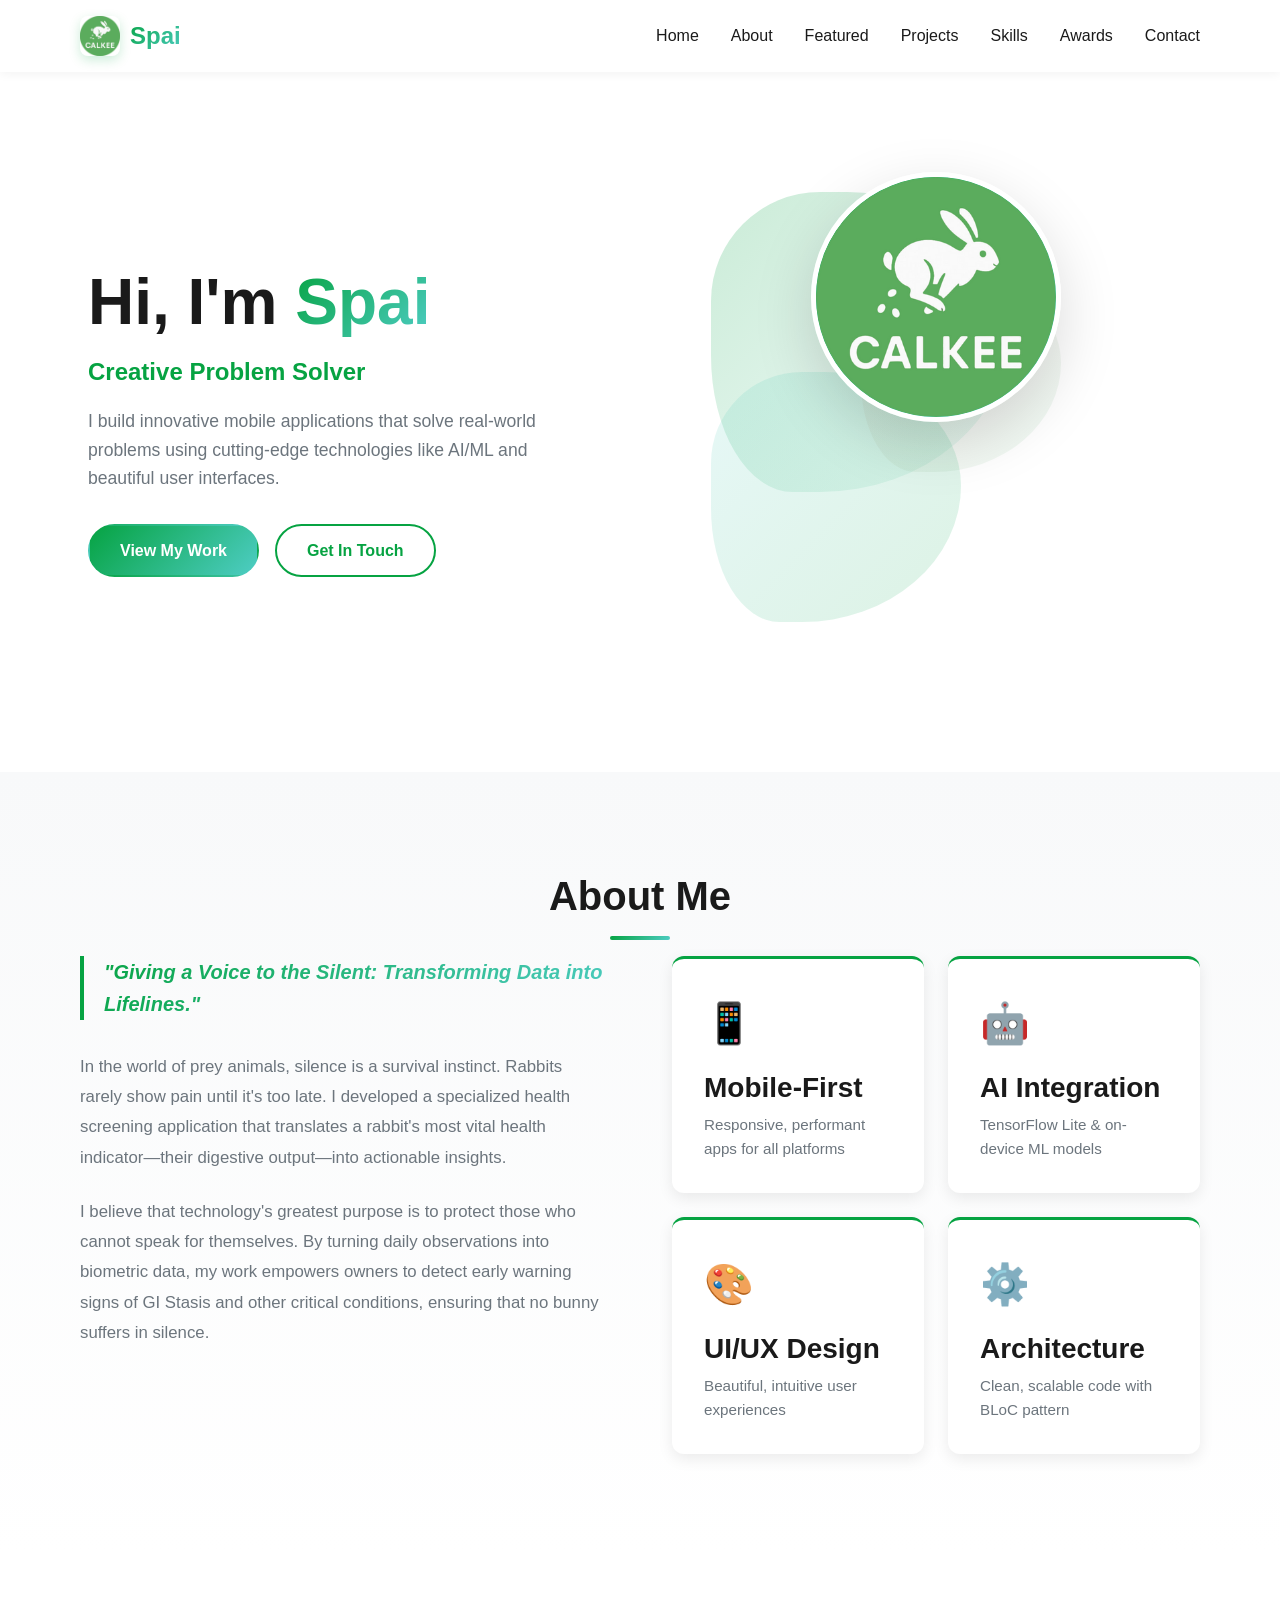
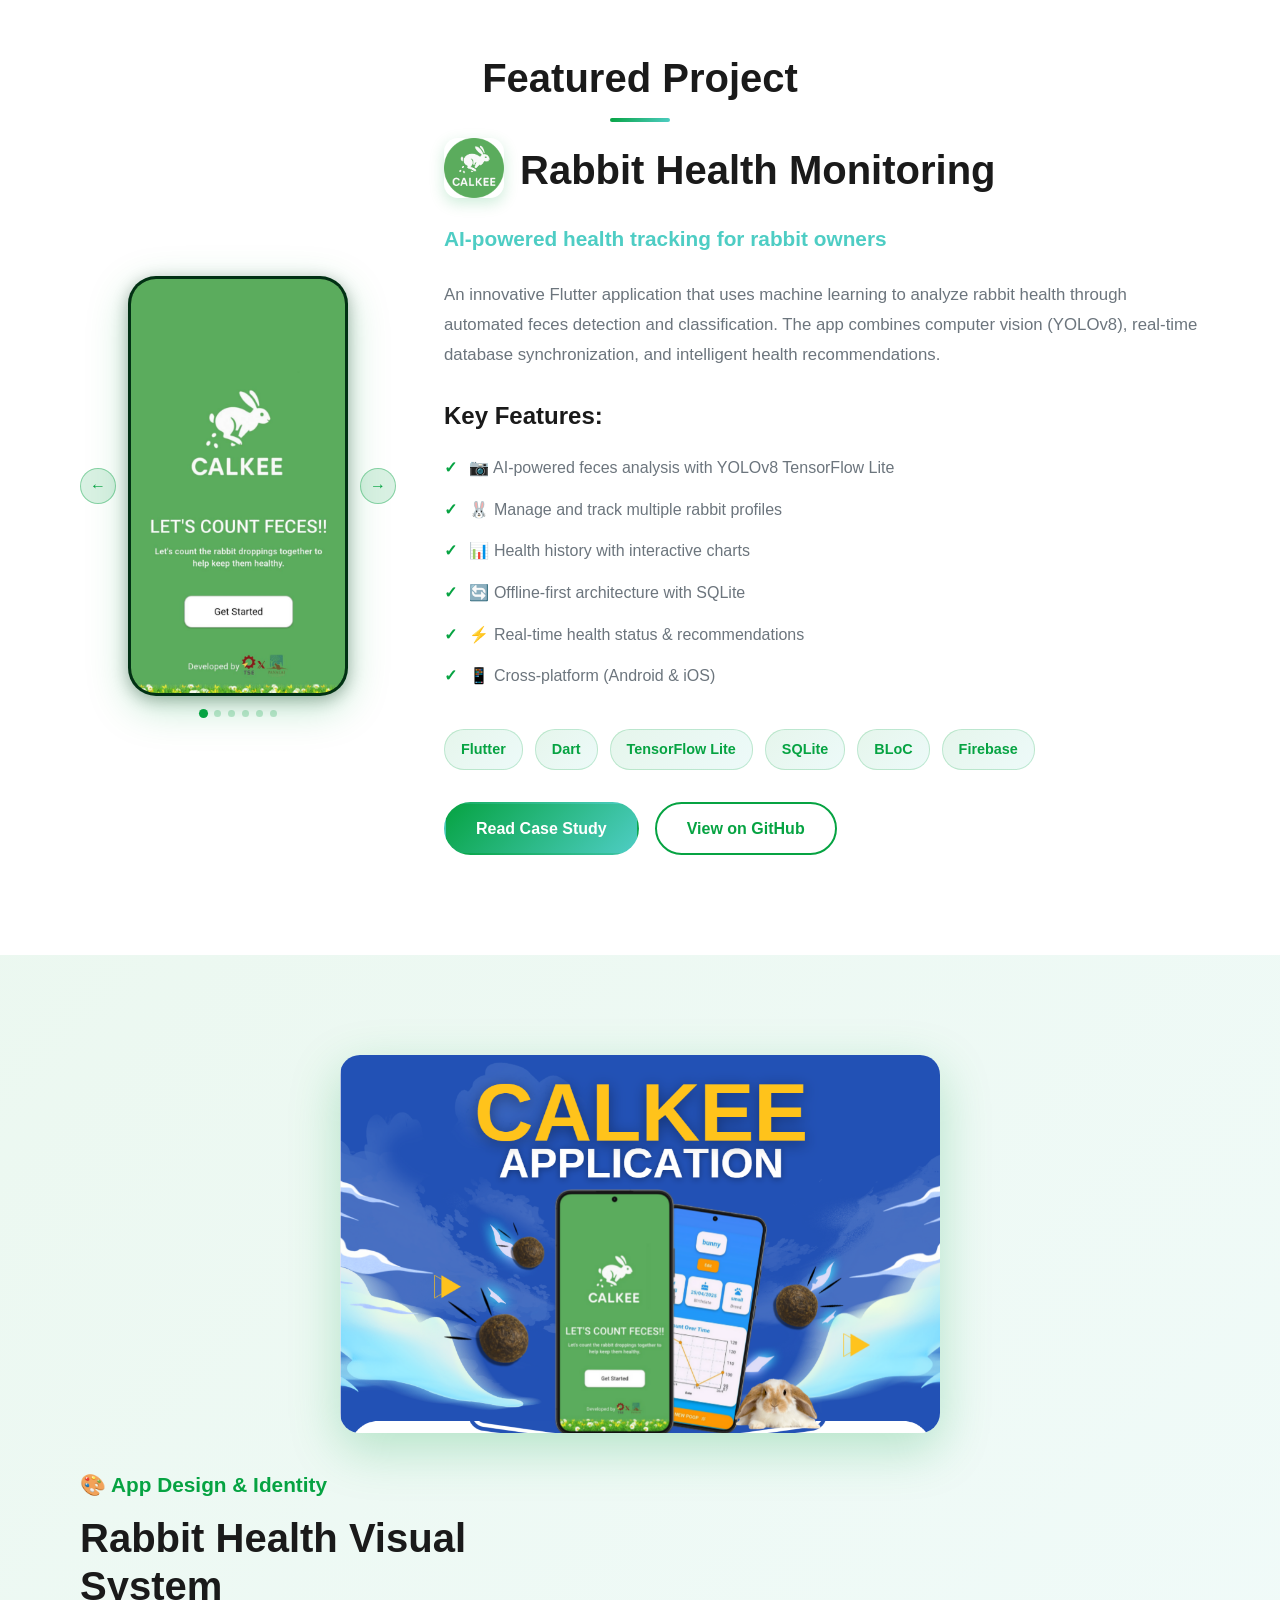
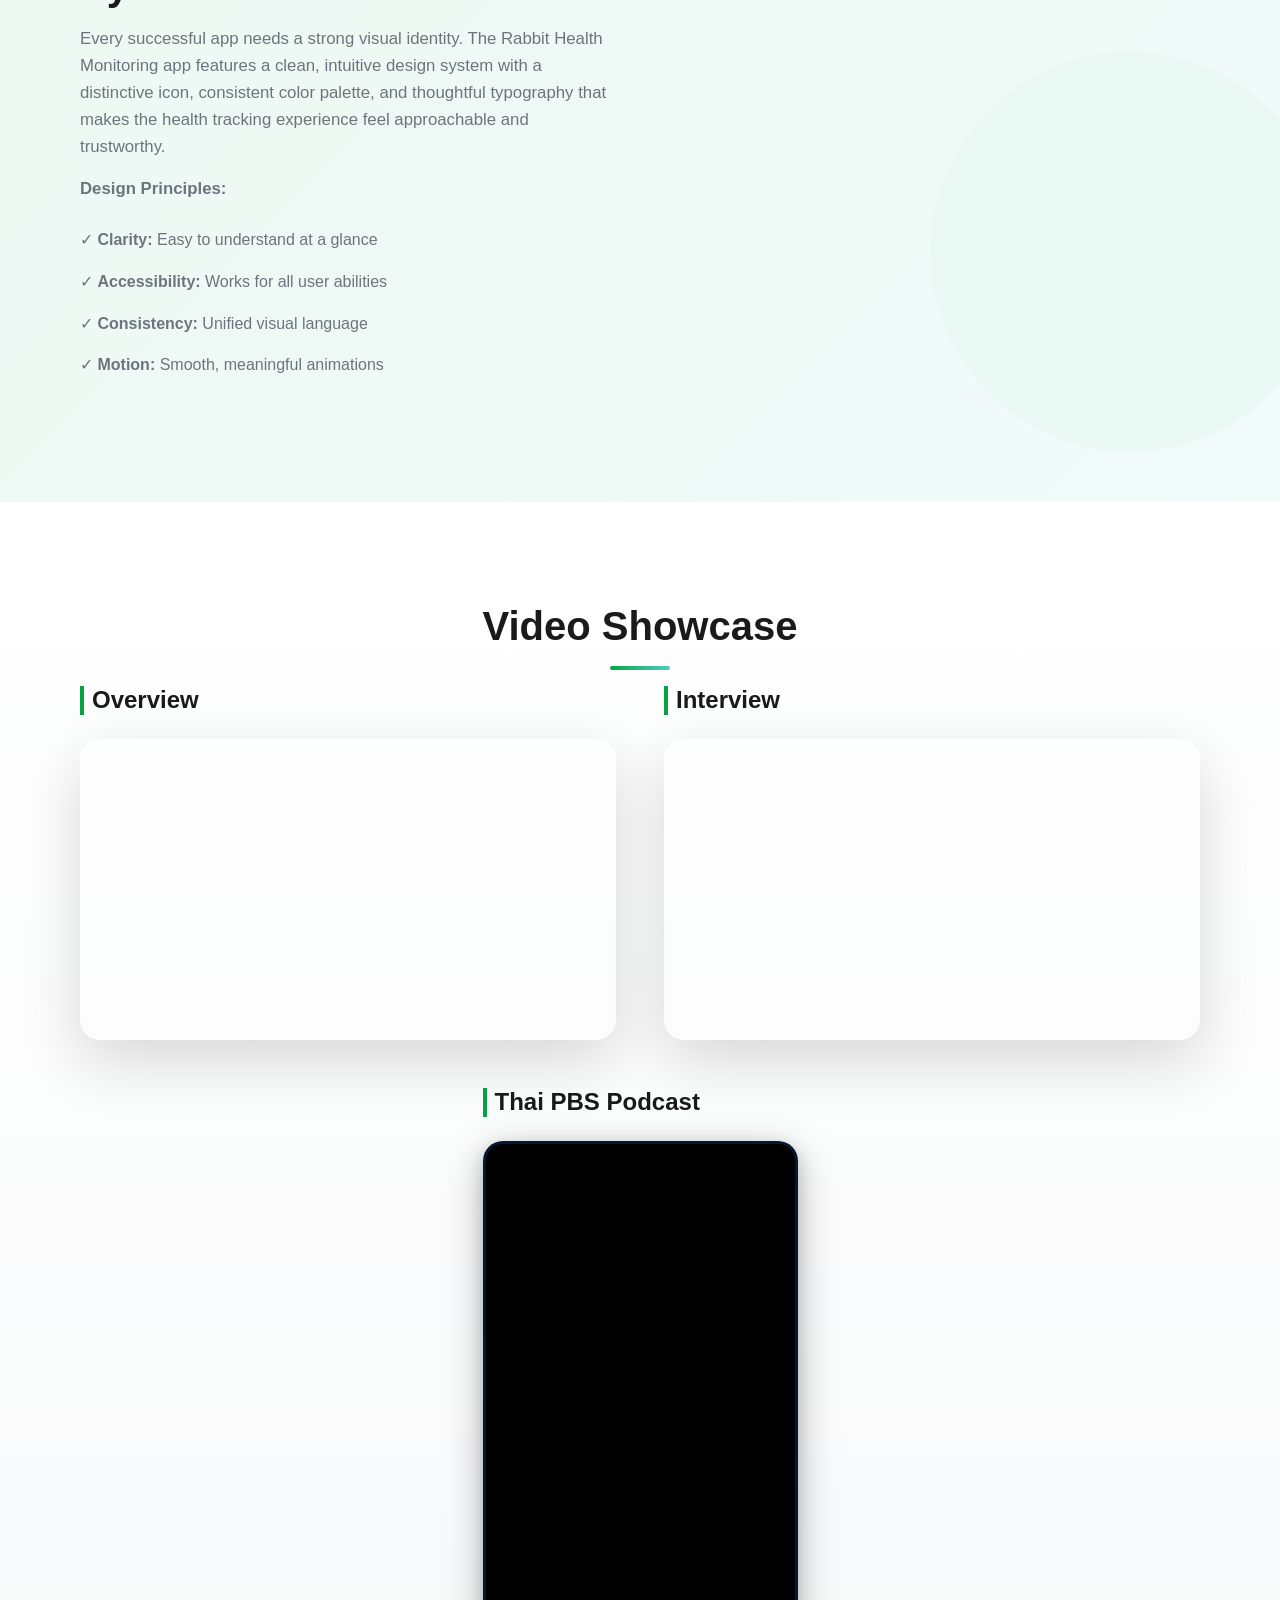
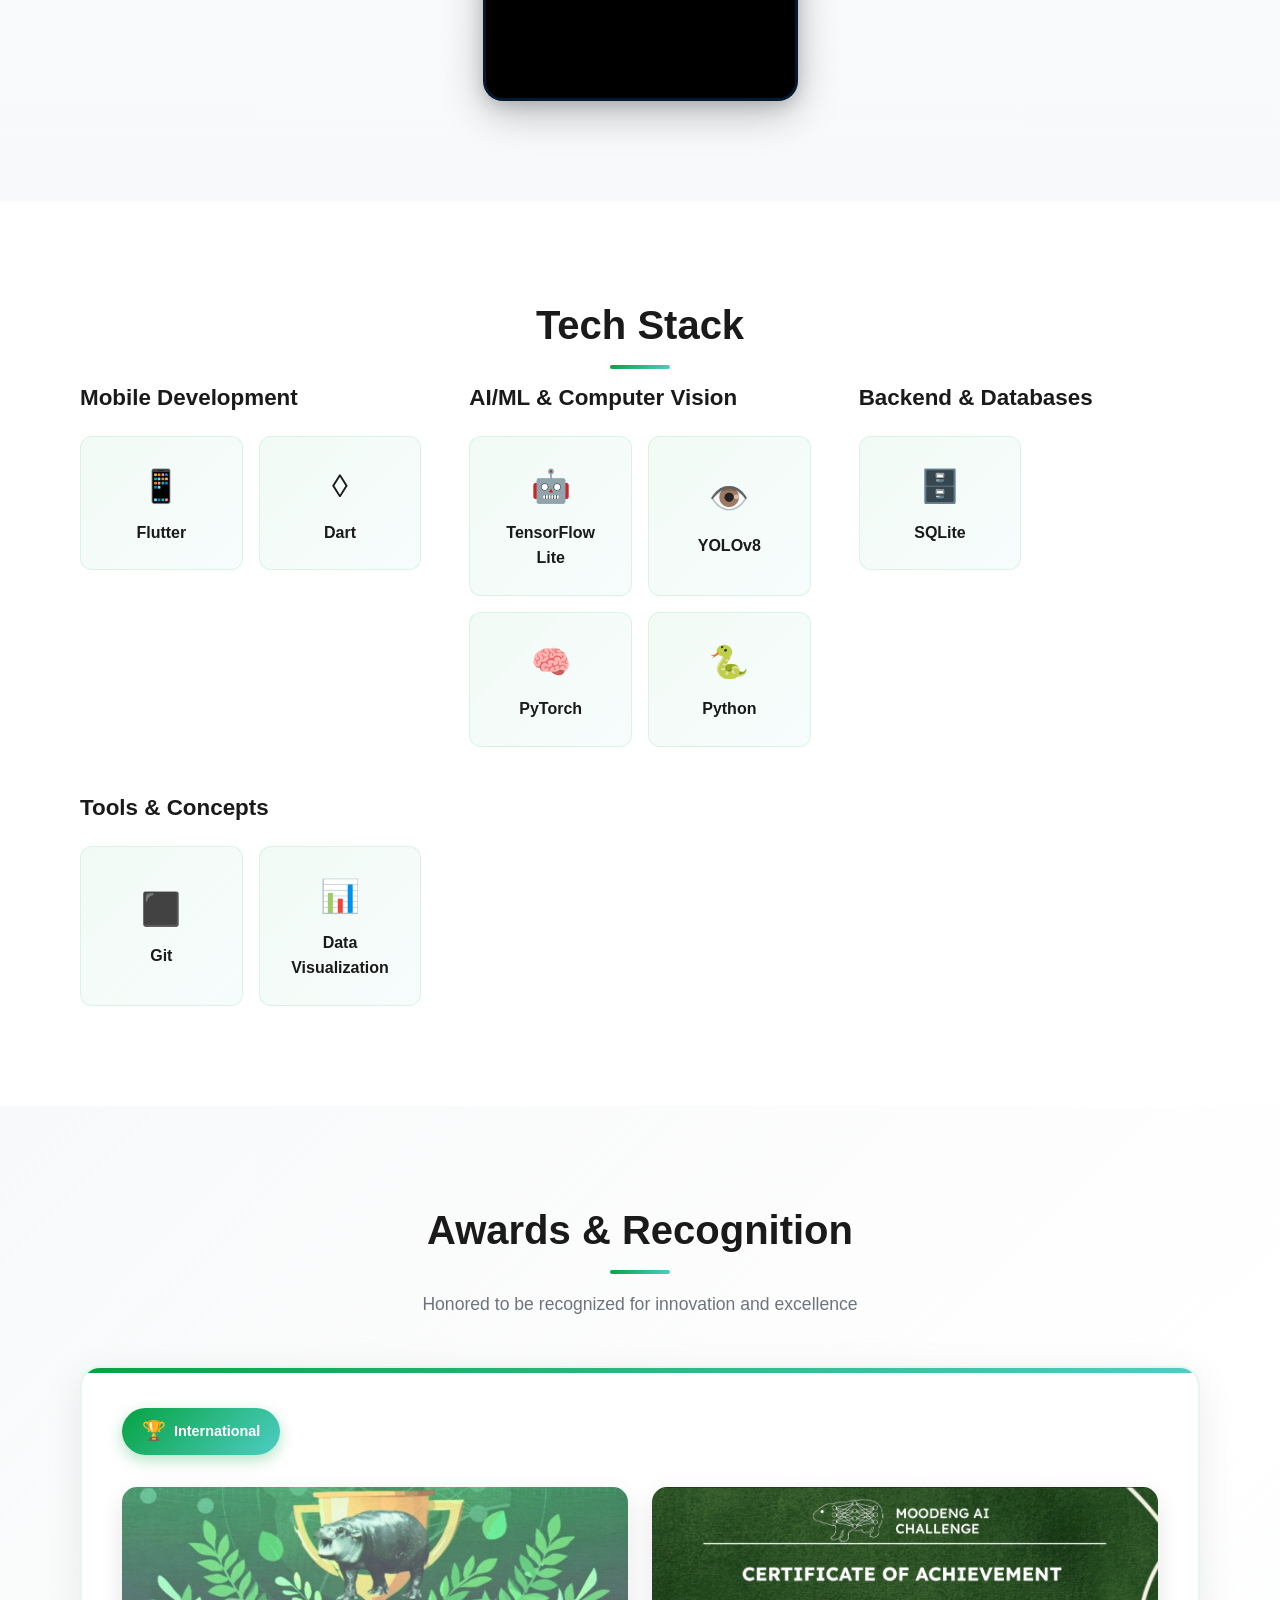
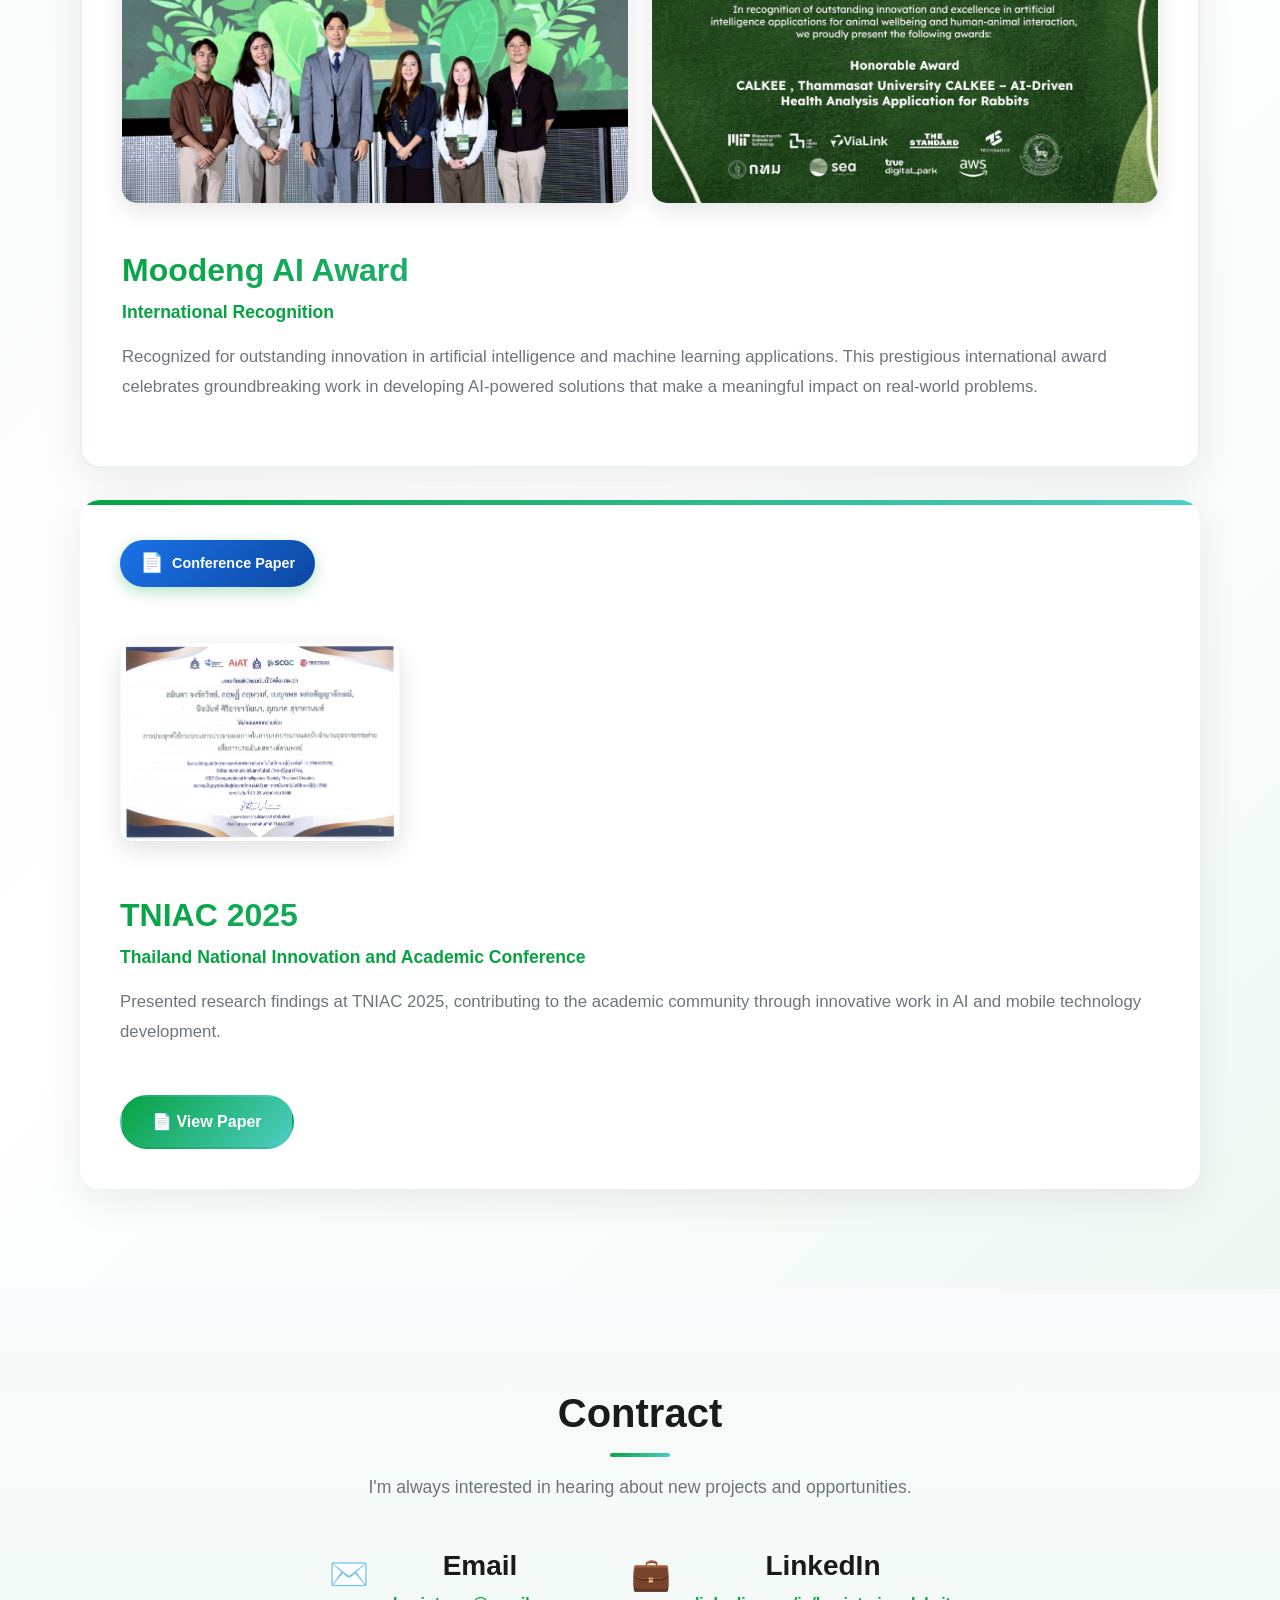
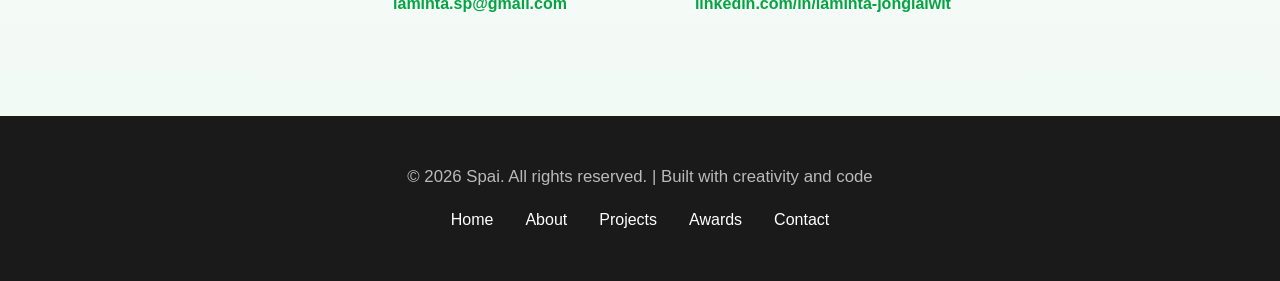
==== commit 2fc90fc6: "Fix hero section width to match other sections" ====
--- a/index.html
+++ b/index.html
@@ -134,6 +134,7 @@
 
     <!-- Hero Section -->
     <section id="home" class="hero">
+        <div class="container">
         <div class="hero-content">
             <div class="hero-text">
                 <h1 class="hero-title">Hi, I'm <span class="gradient-text">Spai</span></h1>
@@ -155,9 +156,8 @@
                 </div>
             </div>
         </div>
-    </section>
-
-    <!-- About Section -->
+        </div>
+    </section>
     <section id="about" class="about">
         <div class="container">
             <h2 class="section-title">About Me</h2>
--- a/css/styles.css
+++ b/css/styles.css
@@ -37,7 +37,7 @@
 .container {
     max-width: 1200px;
     margin: 0 auto;
-    padding: 0 20px;
+    padding: 0 40px;
 }
 
 /* ===========================
@@ -247,6 +247,13 @@
     grid-template-columns: 1fr 1fr;
     gap: 4rem;
     align-items: center;
+    justify-items: center;
+}
+
+.hero-text {
+    justify-self: end;
+    max-width: 520px;
+    width: 100%;
 }
 
 .hero-text h1 {
@@ -1213,7 +1220,7 @@
 /* App Showcase Styles */
 .app-showcase {
     background: linear-gradient(135deg, rgba(6, 163, 66, 0.08) 0%, rgba(78, 205, 196, 0.08) 100%);
-    padding: 60px 0;
+    padding: 100px 0;
     position: relative;
     overflow: hidden;
 }
@@ -1417,7 +1424,7 @@
 
 @media (max-width: 480px) {
     .container {
-        padding: 0 15px;
+        padding: 0 20px;
     }
 
     h1 { font-size: 2rem; }
